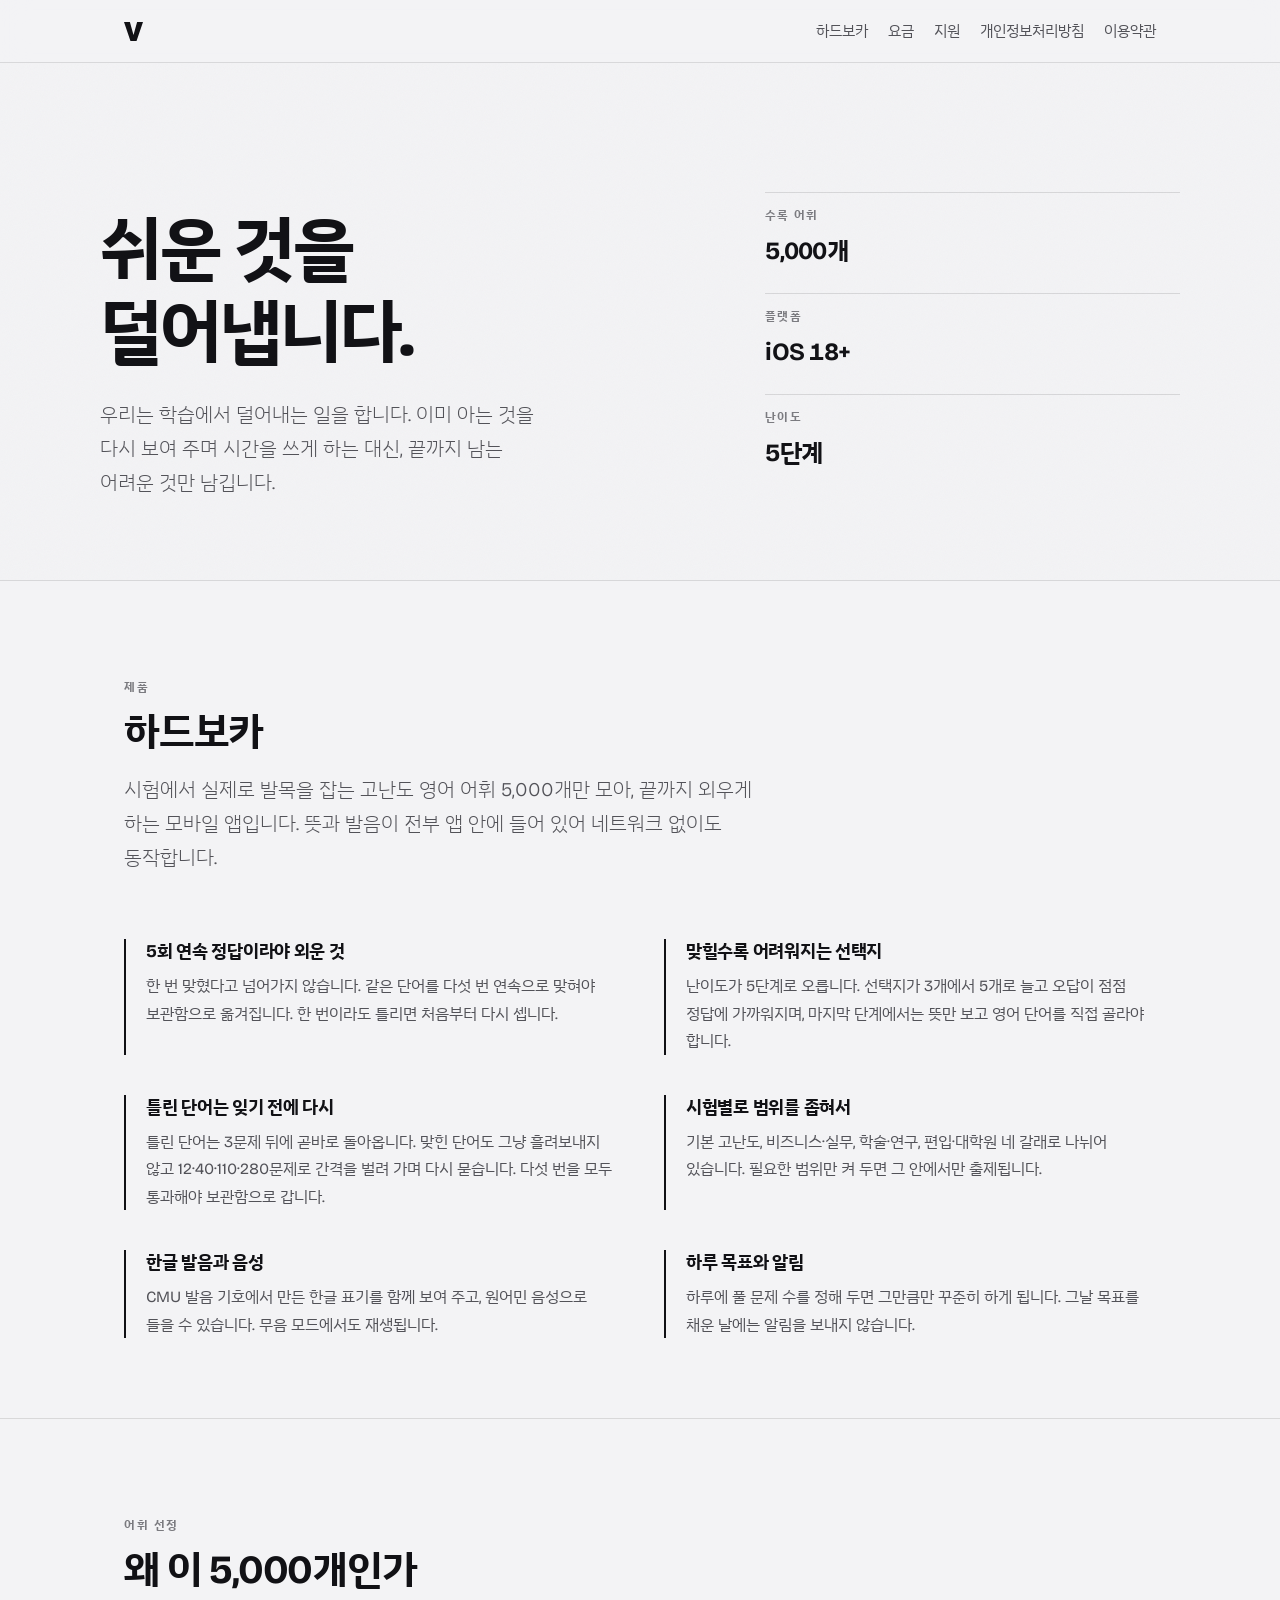
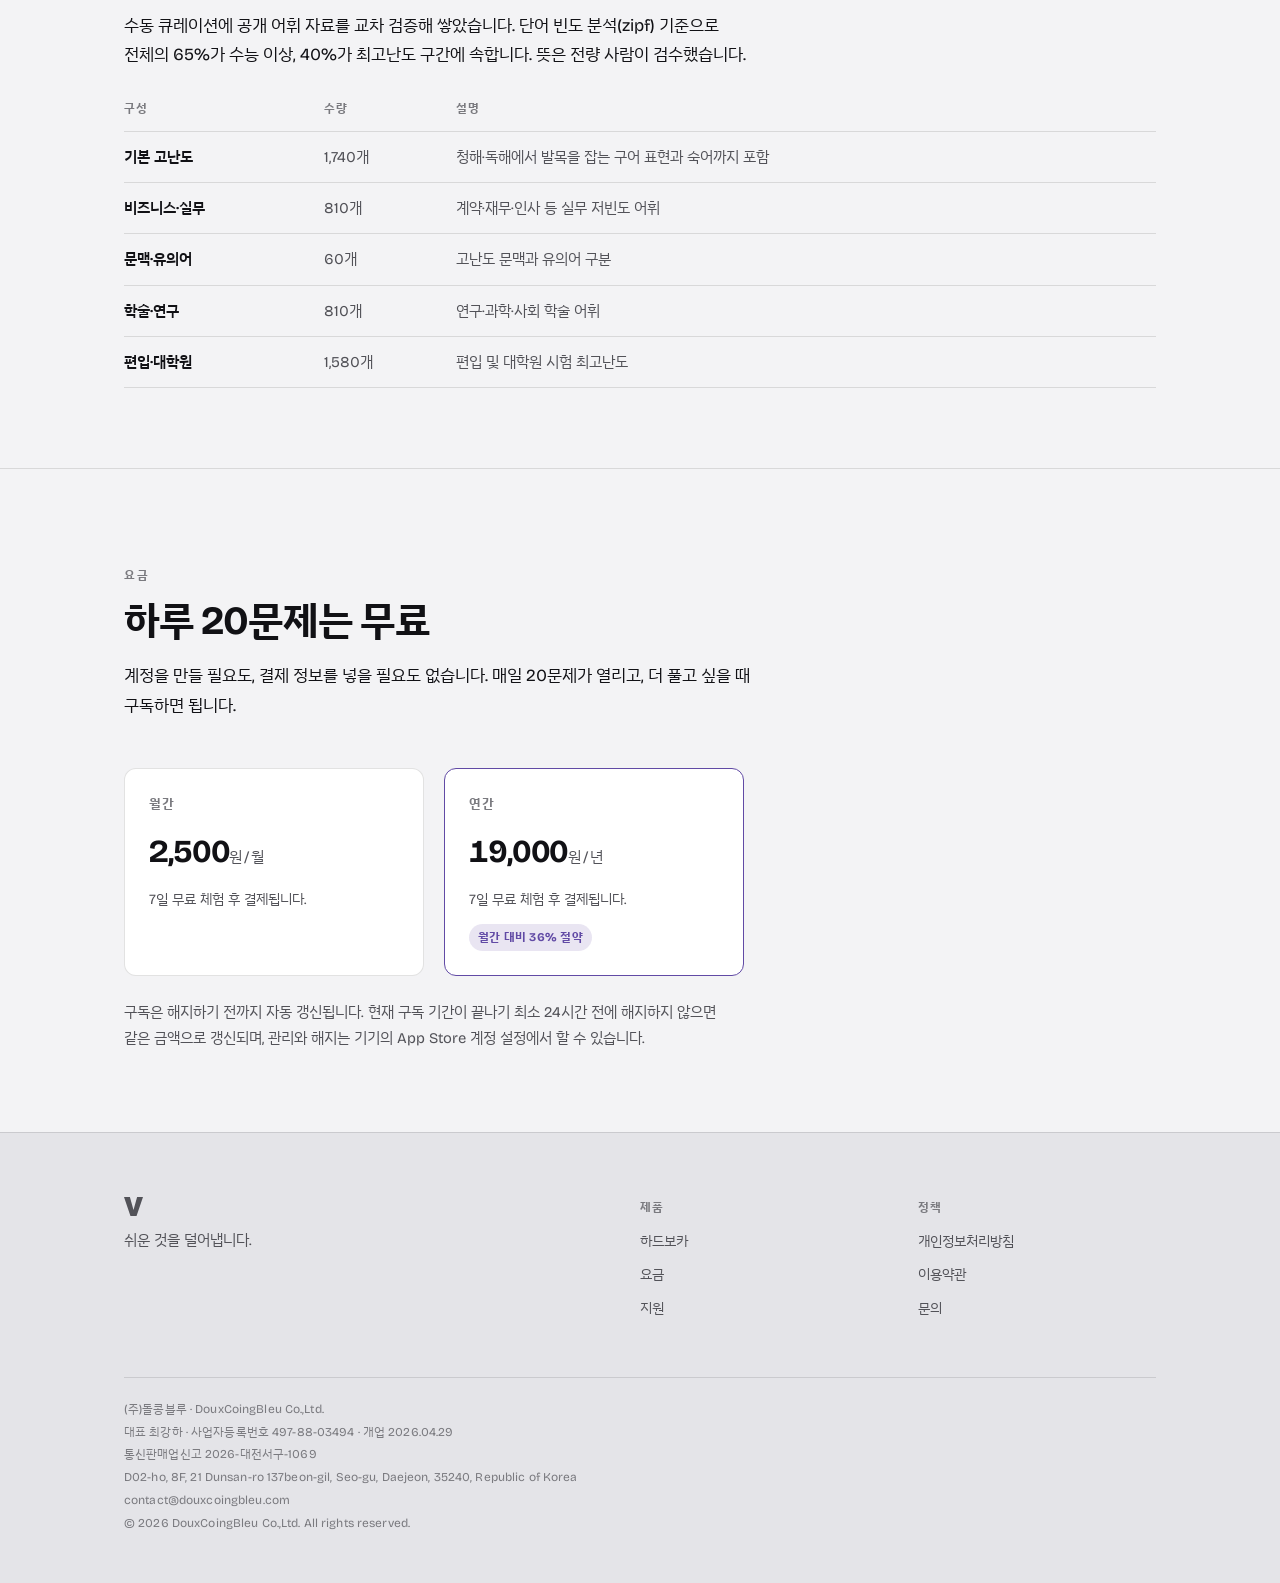
==== index.html @ f4af4033 "site: 내용 갱신" ====
<!DOCTYPE html>
<html lang="ko">
<head>
<meta charset="UTF-8">
<meta name="viewport" content="width=device-width, initial-scale=1">
<title>하드보카 — 쉬운 것을 덜어냅니다</title>
<meta name="description" content="시험에서 실제로 발목을 잡는 고난도 영어 어휘 5,000개만 모은 모바일 앱입니다. 쉬운 단어를 반복하는 대신 끝까지 남는 어휘에 집중합니다.">
<meta property="og:title" content="하드보카 — 쉬운 것을 덜어냅니다">
<meta property="og:description" content="쉬운 단어를 덜어내고, 끝까지 남는 어휘만 남깁니다.">
<meta property="og:type" content="website">
<meta property="og:url" content="https://douxcoingbleu.com/">
<link rel="stylesheet" href="styles.css">
<link rel="icon" href="data:image/svg+xml,%3Csvg xmlns='http://www.w3.org/2000/svg' viewBox='0 0 100 100'%3E%3Cpath d='M0 0 L31 0 L50 68 L69 0 L100 0 L66 100 L34 100 Z' fill='%23161618'/%3E%3C/svg%3E">
</head>
<body>

<header>
  <div class="wrap bar">
    <a class="brand" href="/" aria-label="홈으로">
      <svg viewBox="0 0 100 100" width="19" height="19" aria-hidden="true"><path d="M0 0 L31 0 L50 68 L69 0 L100 0 L66 100 L34 100 Z" fill="currentColor"/></svg>
    </a>
    <nav>
      <a href="#product">하드보카</a>
      <a href="#pricing">요금</a>
      <a href="support.html">지원</a>
      <a href="privacy.html">개인정보처리방침</a>
      <a href="terms.html">이용약관</a>
    </nav>
  </div>
</header>

<main>

<div class="hero">
  <div class="wrap hero-inner">
    <div>
      <h1>쉬운 것을<br>덜어냅니다.</h1>
      <p class="lede">우리는 학습에서 덜어내는 일을 합니다. 이미 아는 것을 다시 보여 주며 시간을 쓰게 하는 대신, 끝까지 남는 어려운 것만 남깁니다.</p>
    </div>
    <div class="hero-side">
      <dl>
        <div class="stat"><dt>수록 어휘</dt><dd>5,000개</dd></div>
        <div class="stat"><dt>플랫폼</dt><dd>iOS 18+</dd></div>
        <div class="stat"><dt>난이도</dt><dd>5단계</dd></div>
      </dl>
    </div>
  </div>
</div>

<section id="product">
  <div class="wrap">
    <div class="section-head">
      <p class="eyebrow">제품</p>
      <h2>하드보카</h2>
      <p class="lede">시험에서 실제로 발목을 잡는 고난도 영어 어휘 5,000개만 모아, 끝까지 외우게 하는 모바일 앱입니다. 뜻과 발음이 전부 앱 안에 들어 있어 네트워크 없이도 동작합니다.</p>
    </div>

    <div class="features">
      <div class="feature">
        <h3>5회 연속 정답이라야 외운 것</h3>
        <p>한 번 맞혔다고 넘어가지 않습니다. 같은 단어를 다섯 번 연속으로 맞혀야 보관함으로 옮겨집니다. 한 번이라도 틀리면 처음부터 다시 셉니다.</p>
      </div>
      <div class="feature">
        <h3>맞힐수록 어려워지는 선택지</h3>
        <p>난이도가 5단계로 오릅니다. 선택지가 3개에서 5개로 늘고 오답이 점점 정답에 가까워지며, 마지막 단계에서는 뜻만 보고 영어 단어를 직접 골라야 합니다.</p>
      </div>
      <div class="feature">
        <h3>틀린 단어는 잊기 전에 다시</h3>
        <p>틀린 단어는 3문제 뒤에 곧바로 돌아옵니다. 맞힌 단어도 그냥 흘려보내지 않고 12·40·110·280문제로 간격을 벌려 가며 다시 묻습니다. 다섯 번을 모두 통과해야 보관함으로 갑니다.</p>
      </div>
      <div class="feature">
        <h3>시험별로 범위를 좁혀서</h3>
        <p>기본 고난도, 비즈니스·실무, 학술·연구, 편입·대학원 네 갈래로 나뉘어 있습니다. 필요한 범위만 켜 두면 그 안에서만 출제됩니다.</p>
      </div>
      <div class="feature">
        <h3>한글 발음과 음성</h3>
        <p>CMU 발음 기호에서 만든 한글 표기를 함께 보여 주고, 원어민 음성으로 들을 수 있습니다. 무음 모드에서도 재생됩니다.</p>
      </div>
      <div class="feature">
        <h3>하루 목표와 알림</h3>
        <p>하루에 풀 문제 수를 정해 두면 그만큼만 꾸준히 하게 됩니다. 그날 목표를 채운 날에는 알림을 보내지 않습니다.</p>
      </div>
    </div>
  </div>
</section>

<section id="vocabulary">
  <div class="wrap">
    <div class="section-head">
      <p class="eyebrow">어휘 선정</p>
      <h2>왜 이 5,000개인가</h2>
      <p>수동 큐레이션에 공개 어휘 자료를 교차 검증해 쌓았습니다. 단어 빈도 분석(zipf) 기준으로 전체의 65%가 수능 이상, 40%가 최고난도 구간에 속합니다. 뜻은 전량 사람이 검수했습니다.</p>
    </div>

    <table>
      <thead><tr><th>구성</th><th>수량</th><th>설명</th></tr></thead>
      <tbody>
        <tr><td>기본 고난도</td><td>1,740개</td><td>청해·독해에서 발목을 잡는 구어 표현과 숙어까지 포함</td></tr>
        <tr><td>비즈니스·실무</td><td>810개</td><td>계약·재무·인사 등 실무 저빈도 어휘</td></tr>
        <tr><td>문맥·유의어</td><td>60개</td><td>고난도 문맥과 유의어 구분</td></tr>
        <tr><td>학술·연구</td><td>810개</td><td>연구·과학·사회 학술 어휘</td></tr>
        <tr><td>편입·대학원</td><td>1,580개</td><td>편입 및 대학원 시험 최고난도</td></tr>
      </tbody>
    </table>
  </div>
</section>

<section id="pricing">
  <div class="wrap">
    <div class="section-head">
      <p class="eyebrow">요금</p>
      <h2>하루 20문제는 무료</h2>
      <p>계정을 만들 필요도, 결제 정보를 넣을 필요도 없습니다. 매일 20문제가 열리고, 더 풀고 싶을 때 구독하면 됩니다.</p>
    </div>

    <div class="plans">
      <div class="plan">
        <p class="name">월간</p>
        <p class="price">2,500<span class="per">원 / 월</span></p>
        <p class="note">7일 무료 체험 후 결제됩니다.</p>
      </div>
      <div class="plan" data-featured>
        <p class="name">연간</p>
        <p class="price">19,000<span class="per">원 / 년</span></p>
        <p class="note">7일 무료 체험 후 결제됩니다.</p>
        <span class="tag">월간 대비 36% 절약</span>
      </div>
    </div>

    <p class="small muted" style="margin-top:var(--s6);max-width:62ch">구독은 해지하기 전까지 자동 갱신됩니다. 현재 구독 기간이 끝나기 최소 24시간 전에 해지하지 않으면 같은 금액으로 갱신되며, 관리와 해지는 기기의 App Store 계정 설정에서 할 수 있습니다.</p>
  </div>
</section>

</main>

<footer>
  <div class="wrap">
    <div class="foot-grid">
      <div>
        <a class="brand" href="/" style="margin-bottom:var(--s3)" aria-label="홈으로">
          <svg viewBox="0 0 100 100" width="19" height="19" aria-hidden="true"><path d="M0 0 L31 0 L50 68 L69 0 L100 0 L66 100 L34 100 Z" fill="currentColor"/></svg>
        </a>
        <p class="muted small">쉬운 것을 덜어냅니다.</p>
      </div>
      <div>
        <h4>제품</h4>
        <ul>
          <li><a href="#product">하드보카</a></li>
          <li><a href="#pricing">요금</a></li>
          <li><a href="support.html">지원</a></li>
        </ul>
      </div>
      <div>
        <h4>정책</h4>
        <ul>
          <li><a href="privacy.html">개인정보처리방침</a></li>
          <li><a href="https://www.apple.com/legal/internet-services/itunes/dev/stdeula/">이용약관</a></li>
          <li><a href="mailto:contact@douxcoingbleu.com">문의</a></li>
        </ul>
      </div>
    </div>
    <p class="legal">
      (주)돌콩블루 · DouxCoingBleu Co.,Ltd.<br>
      대표 최강하 · 사업자등록번호 497-88-03494 · 개업 2026.04.29<br>
      통신판매업신고 2026-대전서구-1069<br>
      D02-ho, 8F, 21 Dunsan-ro 137beon-gil, Seo-gu, Daejeon, 35240, Republic of Korea<br>
      contact@douxcoingbleu.com<br>
      © <span id="year">2026</span> DouxCoingBleu Co.,Ltd. All rights reserved.
    </p>
  </div>
</footer>

<script>document.getElementById('year').textContent = new Date().getFullYear();</script>
</body>
</html>
---- styles.css ----
@import url('https://fonts.googleapis.com/css2?family=Bricolage+Grotesque:opsz,wght@12..96,300;12..96,400;12..96,700;12..96,800&family=IBM+Plex+Sans+KR:wght@300;400;600;700&display=swap');

/* 앱(하드보카)의 ink-on-wash 팔레트를 그대로 옮긴다.
   흑백이 기조이고, 보라 하나만 강조로 쓴다. */
:root {
  --ink:        oklch(18% 0.008 285);
  --ink-2:      oklch(44% 0.010 285);
  --ink-3:      oklch(58% 0.008 285);
  --wash:       oklch(96.5% 0.003 285);
  --wash-deep:  oklch(92% 0.006 285);
  --surface:    oklch(100% 0 0);
  --line:       oklch(18% 0.008 285 / 0.12);
  --accent:     oklch(48% 0.14 292);

  --s1: 4px;  --s2: 8px;  --s3: 12px; --s4: 16px; --s5: 20px;
  --s6: 24px; --s8: 32px; --s10: 40px; --s12: 48px; --s16: 64px;
  --s20: 80px; --s28: 112px;

  --r-sm: 6px; --r-md: 12px; --r-lg: 20px; --r-full: 9999px;
  --wrap: 1080px;
}

@media (prefers-color-scheme: dark) {
  :root {
    --ink:       oklch(93% 0.006 285);
    --ink-2:     oklch(72% 0.010 285);
    --ink-3:     oklch(58% 0.010 285);
    --wash:      oklch(15% 0.012 285);
    --wash-deep: oklch(19% 0.014 285);
    --surface:   oklch(21% 0.014 285);
    --line:      oklch(93% 0.006 285 / 0.14);
    --accent:    oklch(76% 0.13 292);
  }
}

*, *::before, *::after { box-sizing: border-box; }

html { -webkit-text-size-adjust: 100%; scroll-behavior: smooth; }

body {
  margin: 0;
  background: var(--wash);
  color: var(--ink);
  font-family: 'Bricolage Grotesque', 'IBM Plex Sans KR', -apple-system, sans-serif;
  font-size: 17px;
  line-height: 1.75;
  font-weight: 400;
  word-break: keep-all;
}

.wrap { max-width: var(--wrap); margin: 0 auto; padding: 0 var(--s6); }

/* ── 타이포 ─────────────────────────────────────────── */

h1, h2, h3 { font-weight: 700; letter-spacing: -0.03em; line-height: 1.18; margin: 0; }
h1 { font-size: clamp(2.6rem, 6.4vw, 4.4rem); }
h2 { font-size: clamp(1.7rem, 3.4vw, 2.5rem); }
h3 { font-size: 1.125rem; letter-spacing: -0.015em; line-height: 1.4; }
p  { margin: 0; }

.eyebrow {
  font-size: 0.72rem; font-weight: 700; letter-spacing: 0.14em;
  text-transform: uppercase; color: var(--ink-3);
}
.lede { font-size: clamp(1.05rem, 1.7vw, 1.22rem); color: var(--ink-2); font-weight: 300; }
.muted { color: var(--ink-2); }
.small { font-size: 0.92rem; }

a { color: inherit; text-underline-offset: 3px; text-decoration-thickness: 1px; }
a:hover { color: var(--accent); }

/* ── 헤더 ───────────────────────────────────────────── */

header {
  position: sticky; top: 0; z-index: 20;
  background: color-mix(in oklab, var(--wash) 86%, transparent);
  backdrop-filter: saturate(180%) blur(14px);
  border-bottom: 1px solid var(--line);
}
.bar { display: flex; align-items: center; gap: var(--s6); height: 62px; }
.brand { display: inline-flex; align-items: center; gap: var(--s3); font-weight: 700; letter-spacing: -0.02em; text-decoration: none; }
.brand svg { width: 19px; height: 19px; display: block; }
nav { margin-left: auto; display: flex; gap: var(--s5); font-size: 0.93rem; }
nav a { text-decoration: none; color: var(--ink-2); }
nav a:hover, nav a[aria-current="page"] { color: var(--ink); }

/* ── 히어로 (비대칭) ─────────────────────────────────── */

.hero { position: relative; isolation: isolate; overflow: hidden; border-bottom: 1px solid var(--line); }
.hero::after {
  content: ''; position: absolute; inset: 0; pointer-events: none; z-index: 1;
  background-image: url("data:image/svg+xml,%3Csvg viewBox='0 0 200 200' xmlns='http://www.w3.org/2000/svg'%3E%3Cfilter id='n'%3E%3CfeTurbulence type='fractalNoise' baseFrequency='0.9' numOctaves='4' stitchTiles='stitch'/%3E%3C/filter%3E%3Crect width='100%25' height='100%25' filter='url(%23n)'/%3E%3C/svg%3E");
  background-size: 170px 170px; opacity: 0.032; mix-blend-mode: overlay;
}
.hero-inner {
  display: grid; grid-template-columns: 1.45fr 1fr; gap: var(--s16);
  align-items: end; padding: var(--s28) 0 var(--s20);
}
.hero h1 { margin-top: var(--s5); }
.hero .lede { margin-top: var(--s6); max-width: 34ch; }
.hero-side { padding-bottom: var(--s2); }

.stat { border-top: 1px solid var(--line); padding-top: var(--s3); margin-top: var(--s5); }
.stat:first-child { margin-top: 0; }
.stat dt { font-size: 0.74rem; font-weight: 700; letter-spacing: 0.1em; text-transform: uppercase; color: var(--ink-3); }
.stat dd { margin: var(--s1) 0 0; font-size: 1.55rem; font-weight: 700; letter-spacing: -0.03em; font-variant-numeric: tabular-nums; }

/* ── 섹션 ───────────────────────────────────────────── */

section { padding: var(--s20) 0; border-bottom: 1px solid var(--line); }
section:last-of-type { border-bottom: 0; }
.section-head { max-width: 58ch; }
.section-head h2 { margin-top: var(--s3); }
.section-head p { margin-top: var(--s4); }

.features { display: grid; grid-template-columns: repeat(2, 1fr); gap: var(--s10) var(--s12); margin-top: var(--s16); }
.feature { padding-left: var(--s5); border-left: 2px solid var(--ink); }
.feature h3 { margin-bottom: var(--s2); }
.feature p { color: var(--ink-2); font-size: 0.98rem; }

.plans { display: grid; grid-template-columns: repeat(2, 1fr); gap: var(--s5); margin-top: var(--s12); max-width: 620px; }
.plan { background: var(--surface); border: 1px solid var(--line); border-radius: var(--r-md); padding: var(--s6); }
.plan .name { font-size: 0.8rem; font-weight: 700; letter-spacing: 0.1em; text-transform: uppercase; color: var(--ink-3); }
.plan .price { margin-top: var(--s2); font-size: 2rem; font-weight: 700; letter-spacing: -0.035em; font-variant-numeric: tabular-nums; }
.plan .per { font-size: 0.95rem; font-weight: 400; color: var(--ink-2); }
.plan .note { margin-top: var(--s2); font-size: 0.88rem; color: var(--ink-2); }
.plan[data-featured] { border-color: var(--accent); }
.tag {
  display: inline-block; margin-top: var(--s3); padding: 3px 9px; border-radius: var(--r-full);
  background: color-mix(in oklab, var(--accent) 14%, transparent);
  color: var(--accent); font-size: 0.74rem; font-weight: 700; letter-spacing: 0.02em;
}

/* ── 본문형 페이지 (약관·지원) ───────────────────────── */

.doc { padding: var(--s16) 0 var(--s20); }
.doc-grid { display: grid; grid-template-columns: 1fr 3fr; gap: var(--s12); align-items: start; }
.toc { position: sticky; top: 86px; font-size: 0.9rem; }
.toc ol { list-style: none; margin: var(--s3) 0 0; padding: 0; }
.toc li { margin-bottom: var(--s2); }
.toc a { color: var(--ink-2); text-decoration: none; }
.toc a:hover { color: var(--ink); }

.prose { max-width: 70ch; }
.prose h2 { font-size: 1.32rem; margin-top: var(--s12); scroll-margin-top: 86px; }
.prose h2:first-child { margin-top: 0; }
.prose h3 { margin-top: var(--s6); font-size: 1rem; }
.prose p, .prose ul, .prose ol { margin-top: var(--s3); color: var(--ink-2); }
.prose li { margin-bottom: var(--s2); }
.prose strong { color: var(--ink); font-weight: 600; }

.callout {
  margin-top: var(--s5); padding: var(--s5); background: var(--surface);
  border: 1px solid var(--line); border-left: 3px solid var(--ink); border-radius: var(--r-sm);
}
.callout p { margin-top: 0; color: var(--ink); }

table { width: 100%; border-collapse: collapse; margin-top: var(--s4); font-size: 0.94rem; }
th, td { text-align: left; padding: var(--s3) var(--s3) var(--s3) 0; border-bottom: 1px solid var(--line); vertical-align: top; }
th { font-size: 0.74rem; font-weight: 700; letter-spacing: 0.08em; text-transform: uppercase; color: var(--ink-3); }
td { color: var(--ink-2); }
td:first-child { color: var(--ink); font-weight: 600; white-space: nowrap; }

.faq { margin-top: var(--s10); }
.faq details { border-bottom: 1px solid var(--line); padding: var(--s4) 0; }
.faq summary { cursor: pointer; font-weight: 600; list-style: none; display: flex; align-items: center; gap: var(--s3); }
.faq summary::-webkit-details-marker { display: none; }
.faq summary::before { content: '+'; color: var(--ink-3); font-weight: 400; font-size: 1.2rem; line-height: 1; }
.faq details[open] summary::before { content: '–'; }
.faq p { margin-top: var(--s3); color: var(--ink-2); padding-left: var(--s6); }

/* ── 푸터 ───────────────────────────────────────────── */

footer { background: var(--wash-deep); border-top: 1px solid var(--line); padding: var(--s16) 0 var(--s12); font-size: 0.9rem; }
.foot-grid { display: grid; grid-template-columns: 2fr 1fr 1fr; gap: var(--s10); }
.foot-grid h4 { margin: 0 0 var(--s3); font-size: 0.74rem; font-weight: 700; letter-spacing: 0.1em; text-transform: uppercase; color: var(--ink-3); }
.foot-grid ul { list-style: none; margin: 0; padding: 0; }
.foot-grid li { margin-bottom: var(--s2); }
.foot-grid a { color: var(--ink-2); text-decoration: none; }
.foot-grid a:hover { color: var(--ink); }
/* 법적 고지. 사이트의 얼굴은 브랜드명(douxcoingbleu)이고, 등기상 법인명은
   여기에만 조용히 둔다. */
.legal { margin-top: var(--s12); padding-top: var(--s5); border-top: 1px solid var(--line); color: var(--ink-3); font-size: 0.75rem; line-height: 1.9; letter-spacing: 0.01em; }

/* ── 반응형 ─────────────────────────────────────────── */

@media (max-width: 860px) {
  .hero-inner { grid-template-columns: 1fr; gap: var(--s10); padding: var(--s16) 0 var(--s12); align-items: start; }
  .features, .plans, .foot-grid { grid-template-columns: 1fr; }
  .doc-grid { grid-template-columns: 1fr; gap: var(--s6); }
  .toc { position: static; }
  section { padding: var(--s12) 0; }
  body { font-size: 16px; }
}

@media (prefers-reduced-motion: reduce) {
  html { scroll-behavior: auto; }
  *, *::before, *::after { animation-duration: 0.01ms !important; transition-duration: 0.01ms !important; }
}
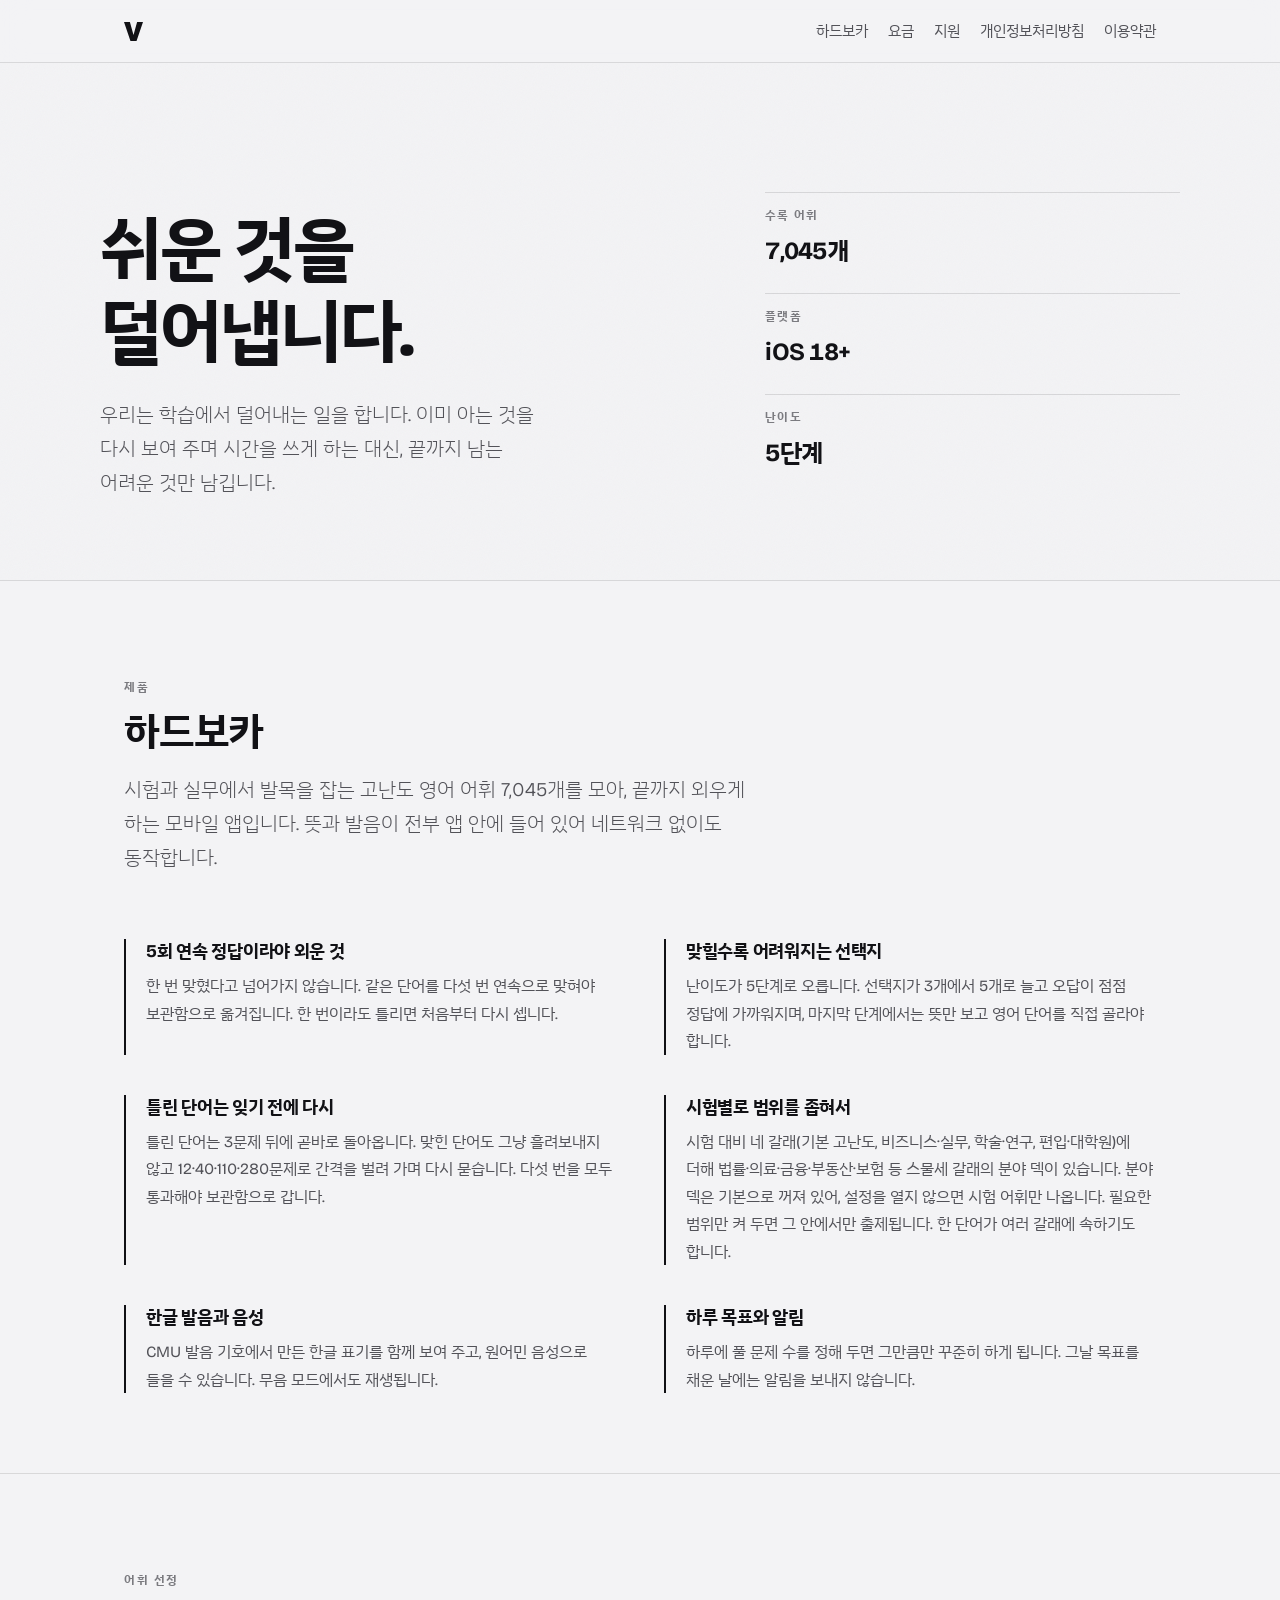
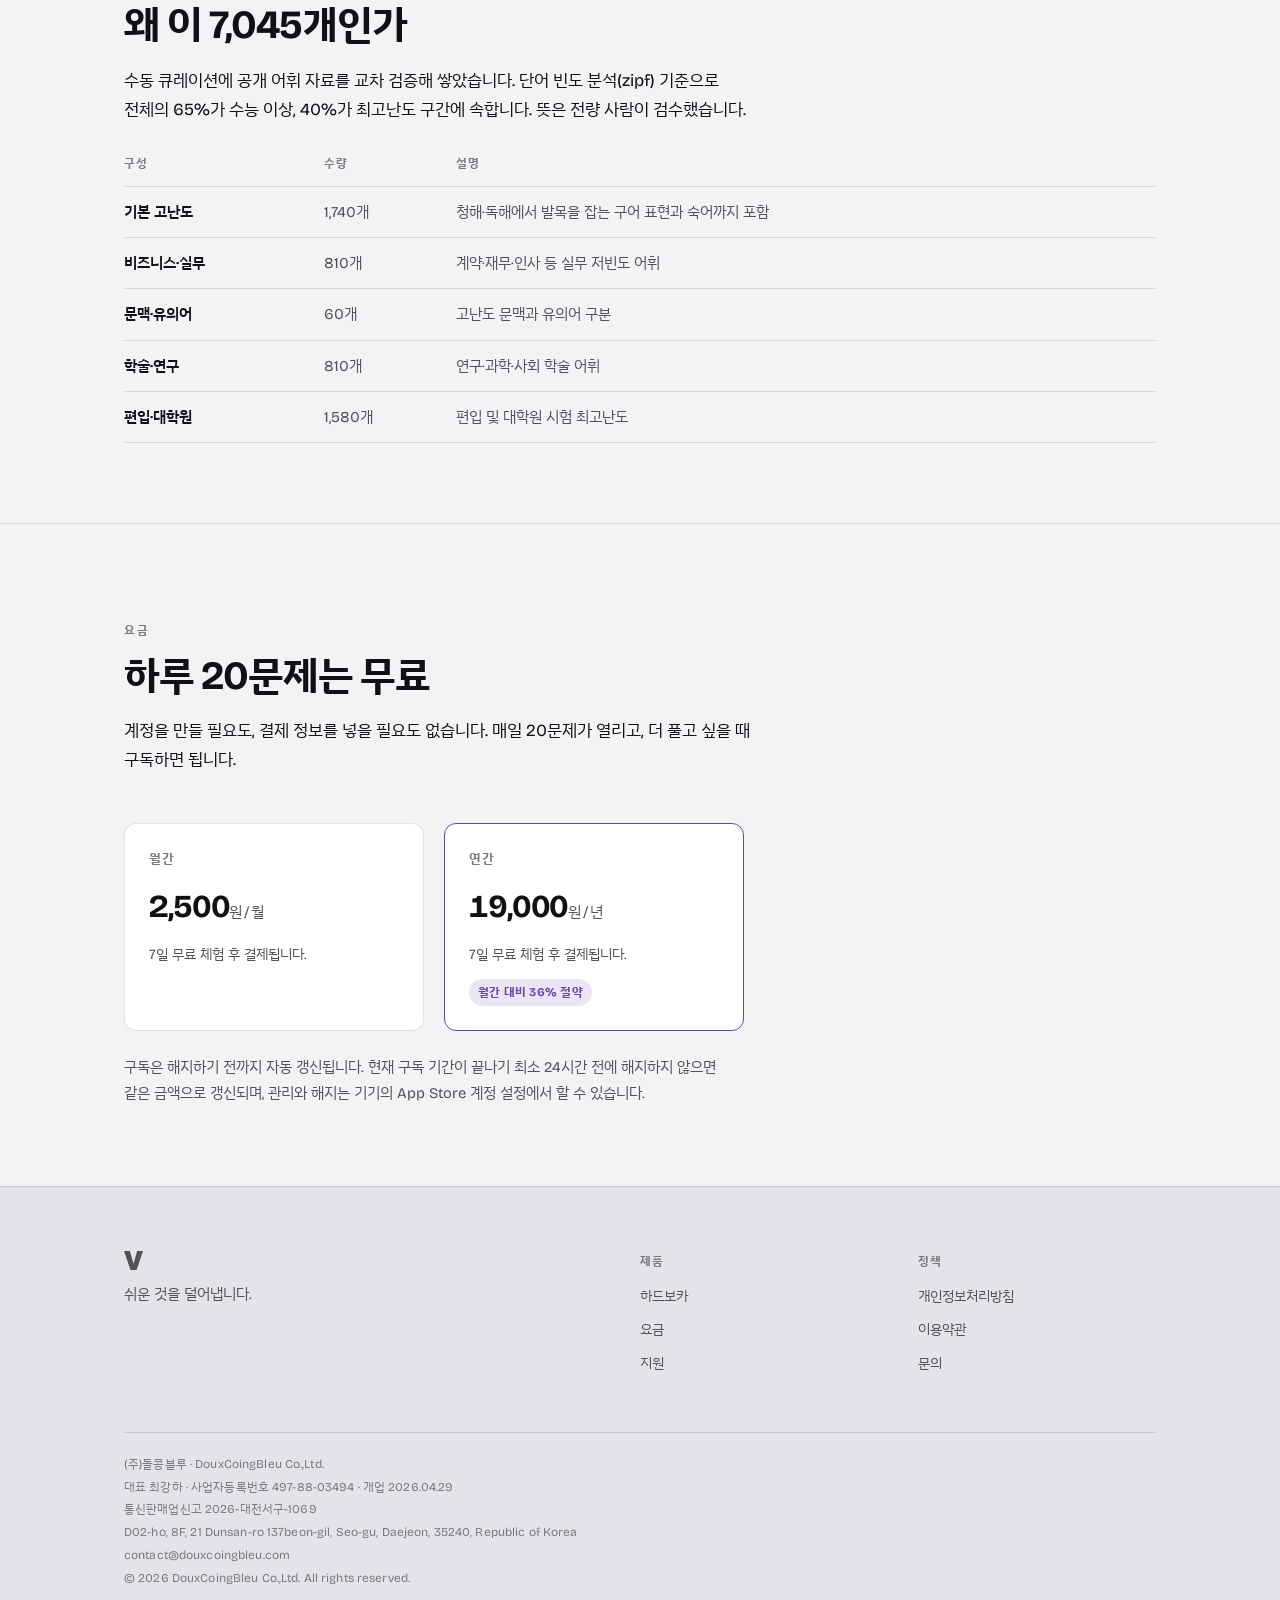
==== commit eaa038ec: "site: 내용 갱신" ====
--- a/index.html
+++ b/index.html
@@ -4,7 +4,7 @@
 <meta charset="UTF-8">
 <meta name="viewport" content="width=device-width, initial-scale=1">
 <title>하드보카 — 쉬운 것을 덜어냅니다</title>
-<meta name="description" content="시험에서 실제로 발목을 잡는 고난도 영어 어휘 5,000개만 모은 모바일 앱입니다. 쉬운 단어를 반복하는 대신 끝까지 남는 어휘에 집중합니다.">
+<meta name="description" content="시험과 실무에서 발목을 잡는 고난도 영어 어휘 7,045개를 모은 모바일 앱입니다. 법률·의료·금융 등 분야별로 골라 볼 수 있습니다.">
 <meta property="og:title" content="하드보카 — 쉬운 것을 덜어냅니다">
 <meta property="og:description" content="쉬운 단어를 덜어내고, 끝까지 남는 어휘만 남깁니다.">
 <meta property="og:type" content="website">
@@ -39,7 +39,7 @@
     </div>
     <div class="hero-side">
       <dl>
-        <div class="stat"><dt>수록 어휘</dt><dd>5,000개</dd></div>
+        <div class="stat"><dt>수록 어휘</dt><dd>7,045개</dd></div>
         <div class="stat"><dt>플랫폼</dt><dd>iOS 18+</dd></div>
         <div class="stat"><dt>난이도</dt><dd>5단계</dd></div>
       </dl>
@@ -52,7 +52,7 @@
     <div class="section-head">
       <p class="eyebrow">제품</p>
       <h2>하드보카</h2>
-      <p class="lede">시험에서 실제로 발목을 잡는 고난도 영어 어휘 5,000개만 모아, 끝까지 외우게 하는 모바일 앱입니다. 뜻과 발음이 전부 앱 안에 들어 있어 네트워크 없이도 동작합니다.</p>
+      <p class="lede">시험과 실무에서 발목을 잡는 고난도 영어 어휘 7,045개를 모아, 끝까지 외우게 하는 모바일 앱입니다. 뜻과 발음이 전부 앱 안에 들어 있어 네트워크 없이도 동작합니다.</p>
     </div>
 
     <div class="features">
@@ -70,7 +70,7 @@
       </div>
       <div class="feature">
         <h3>시험별로 범위를 좁혀서</h3>
-        <p>기본 고난도, 비즈니스·실무, 학술·연구, 편입·대학원 네 갈래로 나뉘어 있습니다. 필요한 범위만 켜 두면 그 안에서만 출제됩니다.</p>
+        <p>시험 대비 네 갈래(기본 고난도, 비즈니스·실무, 학술·연구, 편입·대학원)에 더해 법률·의료·금융·부동산·보험 등 스물세 갈래의 분야 덱이 있습니다. 분야 덱은 기본으로 꺼져 있어, 설정을 열지 않으면 시험 어휘만 나옵니다. 필요한 범위만 켜 두면 그 안에서만 출제됩니다. 한 단어가 여러 갈래에 속하기도 합니다.</p>
       </div>
       <div class="feature">
         <h3>한글 발음과 음성</h3>
@@ -88,7 +88,7 @@
   <div class="wrap">
     <div class="section-head">
       <p class="eyebrow">어휘 선정</p>
-      <h2>왜 이 5,000개인가</h2>
+      <h2>왜 이 7,045개인가</h2>
       <p>수동 큐레이션에 공개 어휘 자료를 교차 검증해 쌓았습니다. 단어 빈도 분석(zipf) 기준으로 전체의 65%가 수능 이상, 40%가 최고난도 구간에 속합니다. 뜻은 전량 사람이 검수했습니다.</p>
     </div>
 
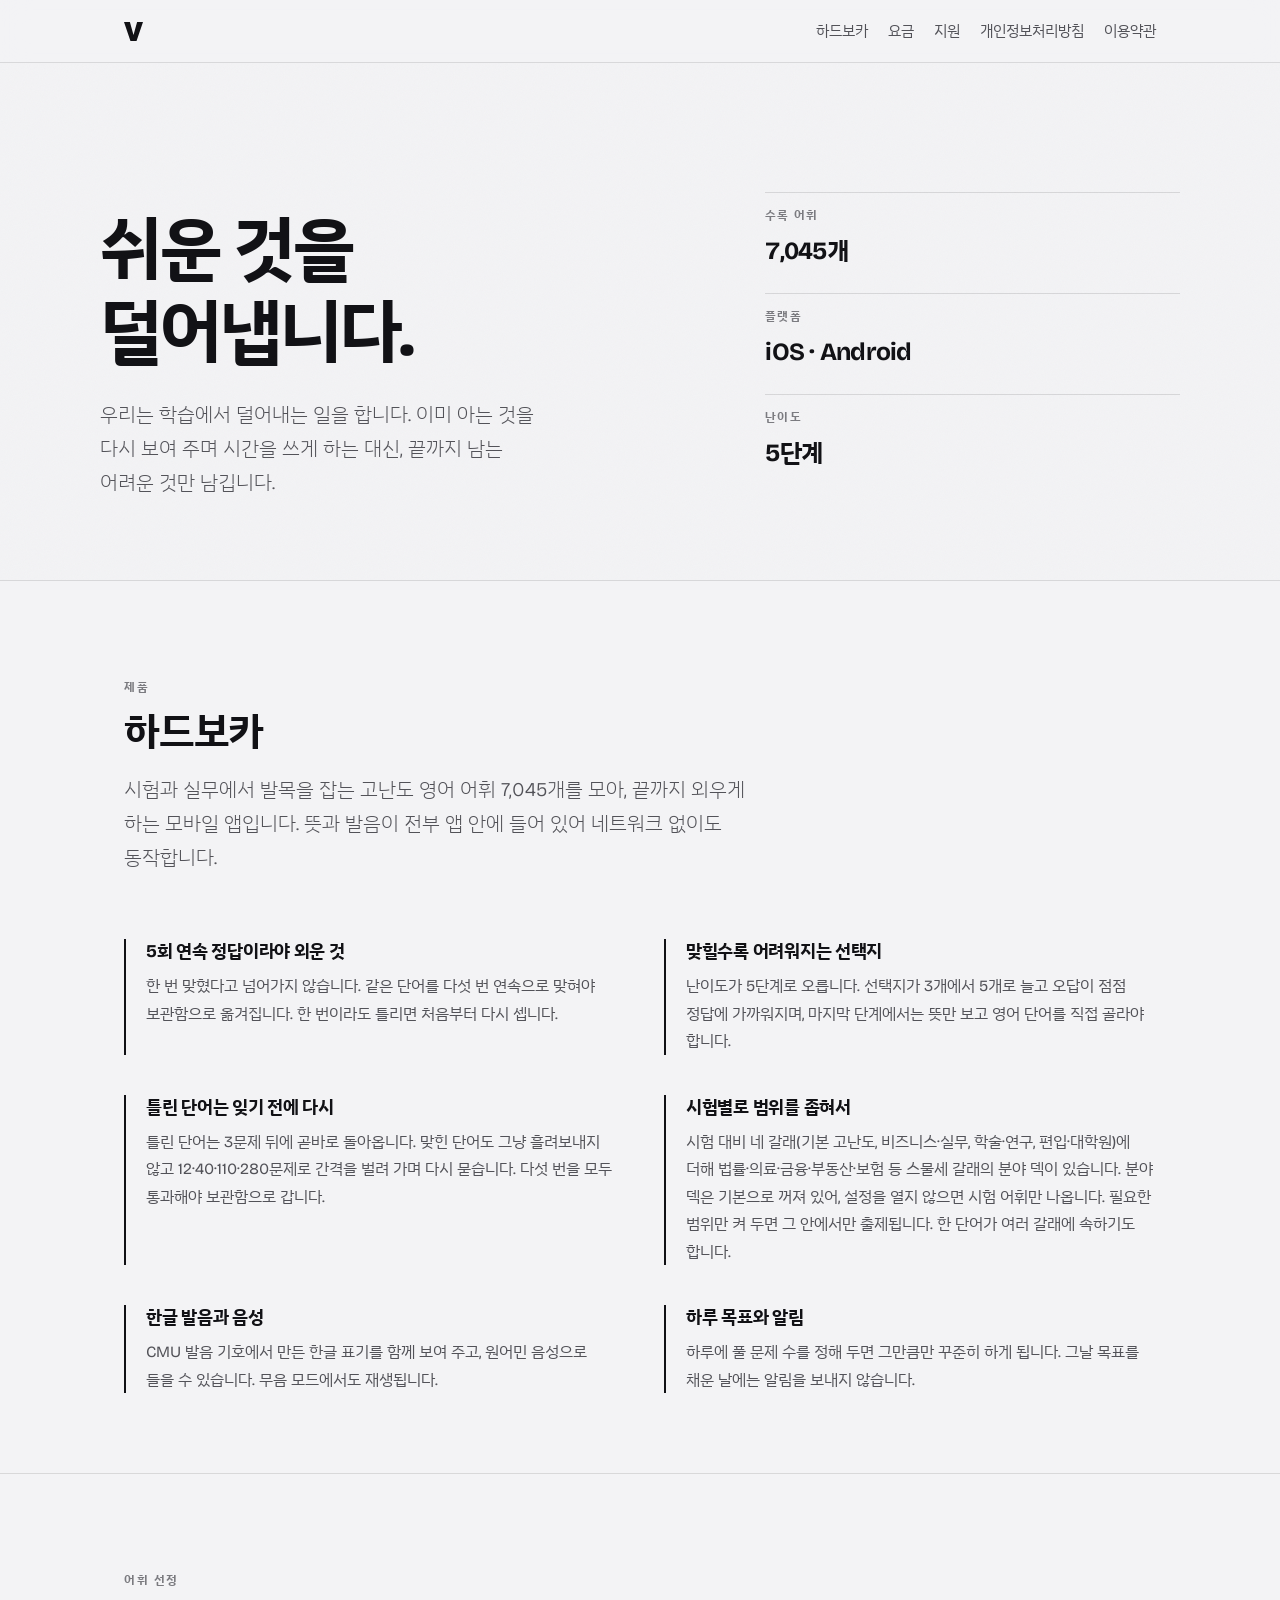
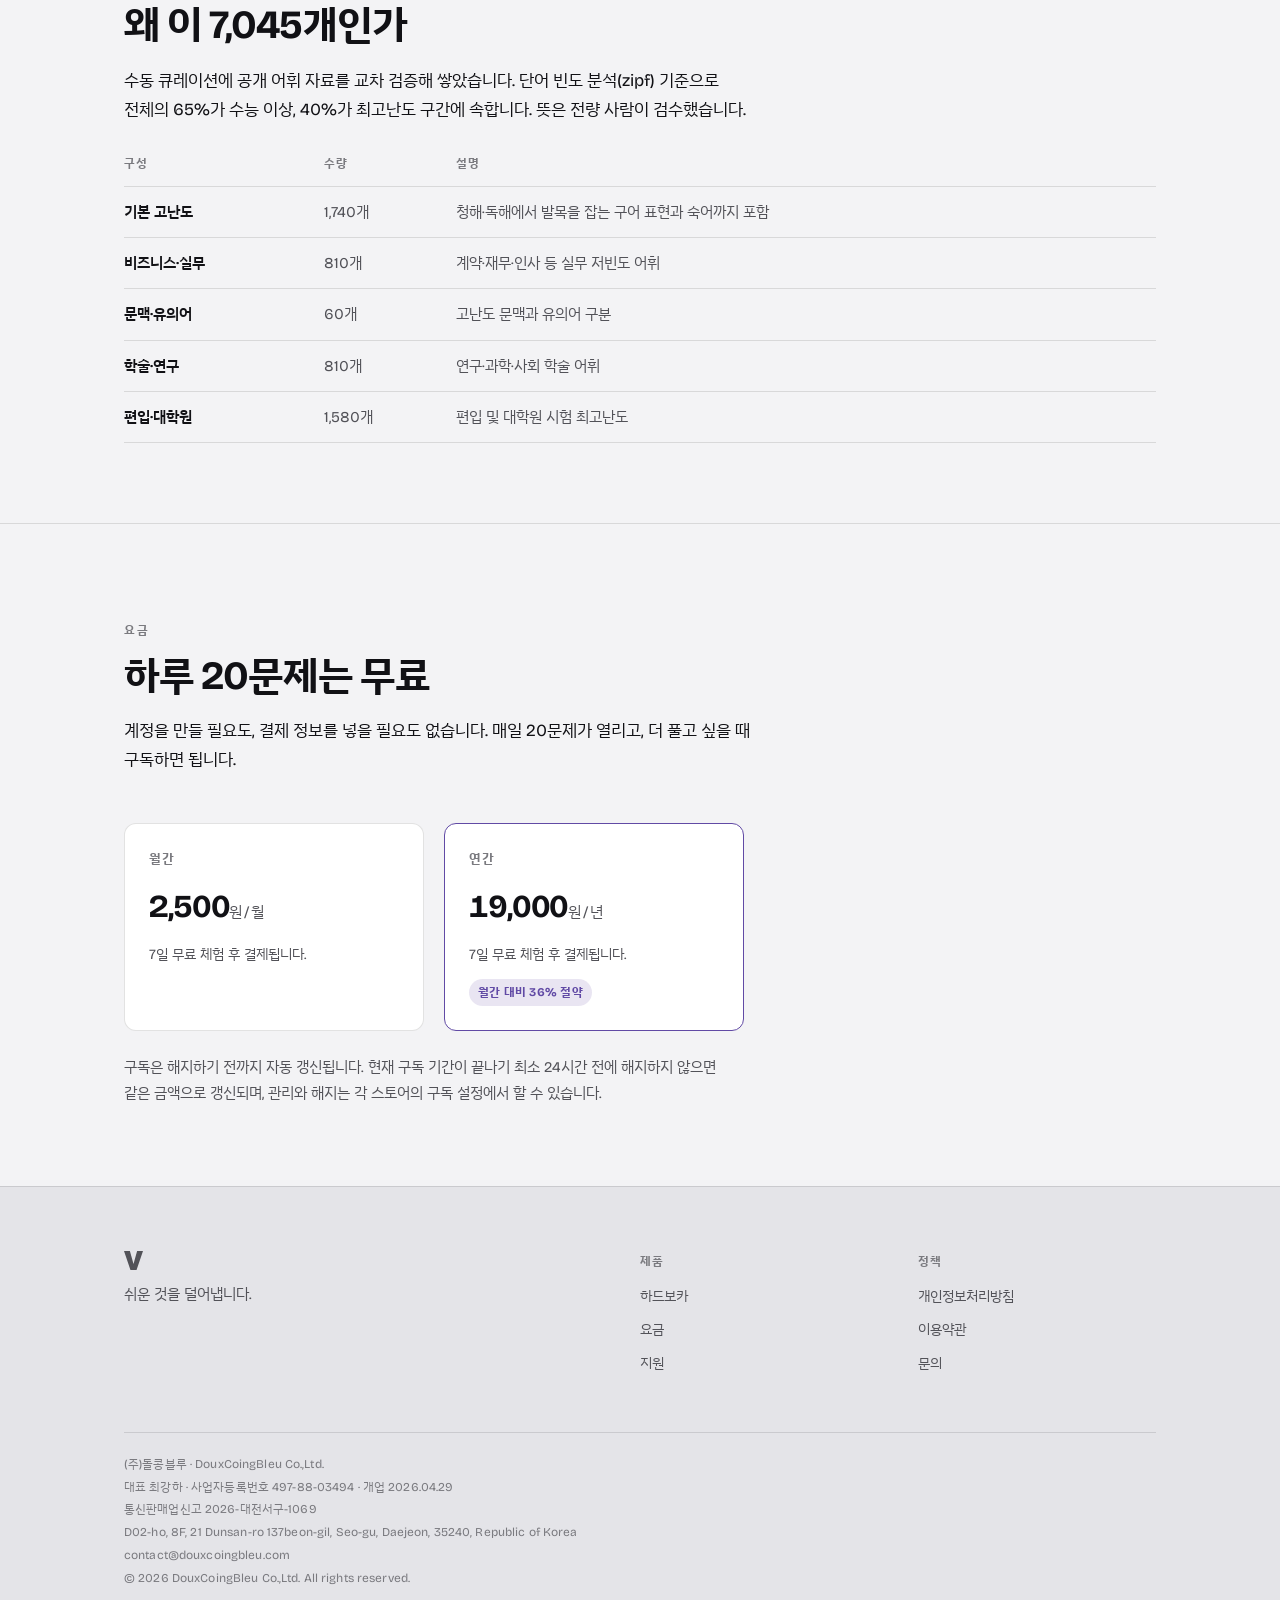
==== commit 34cd9fd4: "site: 내용 갱신" ====
--- a/index.html
+++ b/index.html
@@ -40,7 +40,7 @@
     <div class="hero-side">
       <dl>
         <div class="stat"><dt>수록 어휘</dt><dd>7,045개</dd></div>
-        <div class="stat"><dt>플랫폼</dt><dd>iOS 18+</dd></div>
+        <div class="stat"><dt>플랫폼</dt><dd>iOS · Android</dd></div>
         <div class="stat"><dt>난이도</dt><dd>5단계</dd></div>
       </dl>
     </div>
@@ -127,7 +127,7 @@
       </div>
     </div>
 
-    <p class="small muted" style="margin-top:var(--s6);max-width:62ch">구독은 해지하기 전까지 자동 갱신됩니다. 현재 구독 기간이 끝나기 최소 24시간 전에 해지하지 않으면 같은 금액으로 갱신되며, 관리와 해지는 기기의 App Store 계정 설정에서 할 수 있습니다.</p>
+    <p class="small muted" style="margin-top:var(--s6);max-width:62ch">구독은 해지하기 전까지 자동 갱신됩니다. 현재 구독 기간이 끝나기 최소 24시간 전에 해지하지 않으면 같은 금액으로 갱신되며, 관리와 해지는 각 스토어의 구독 설정에서 할 수 있습니다.</p>
   </div>
 </section>
 
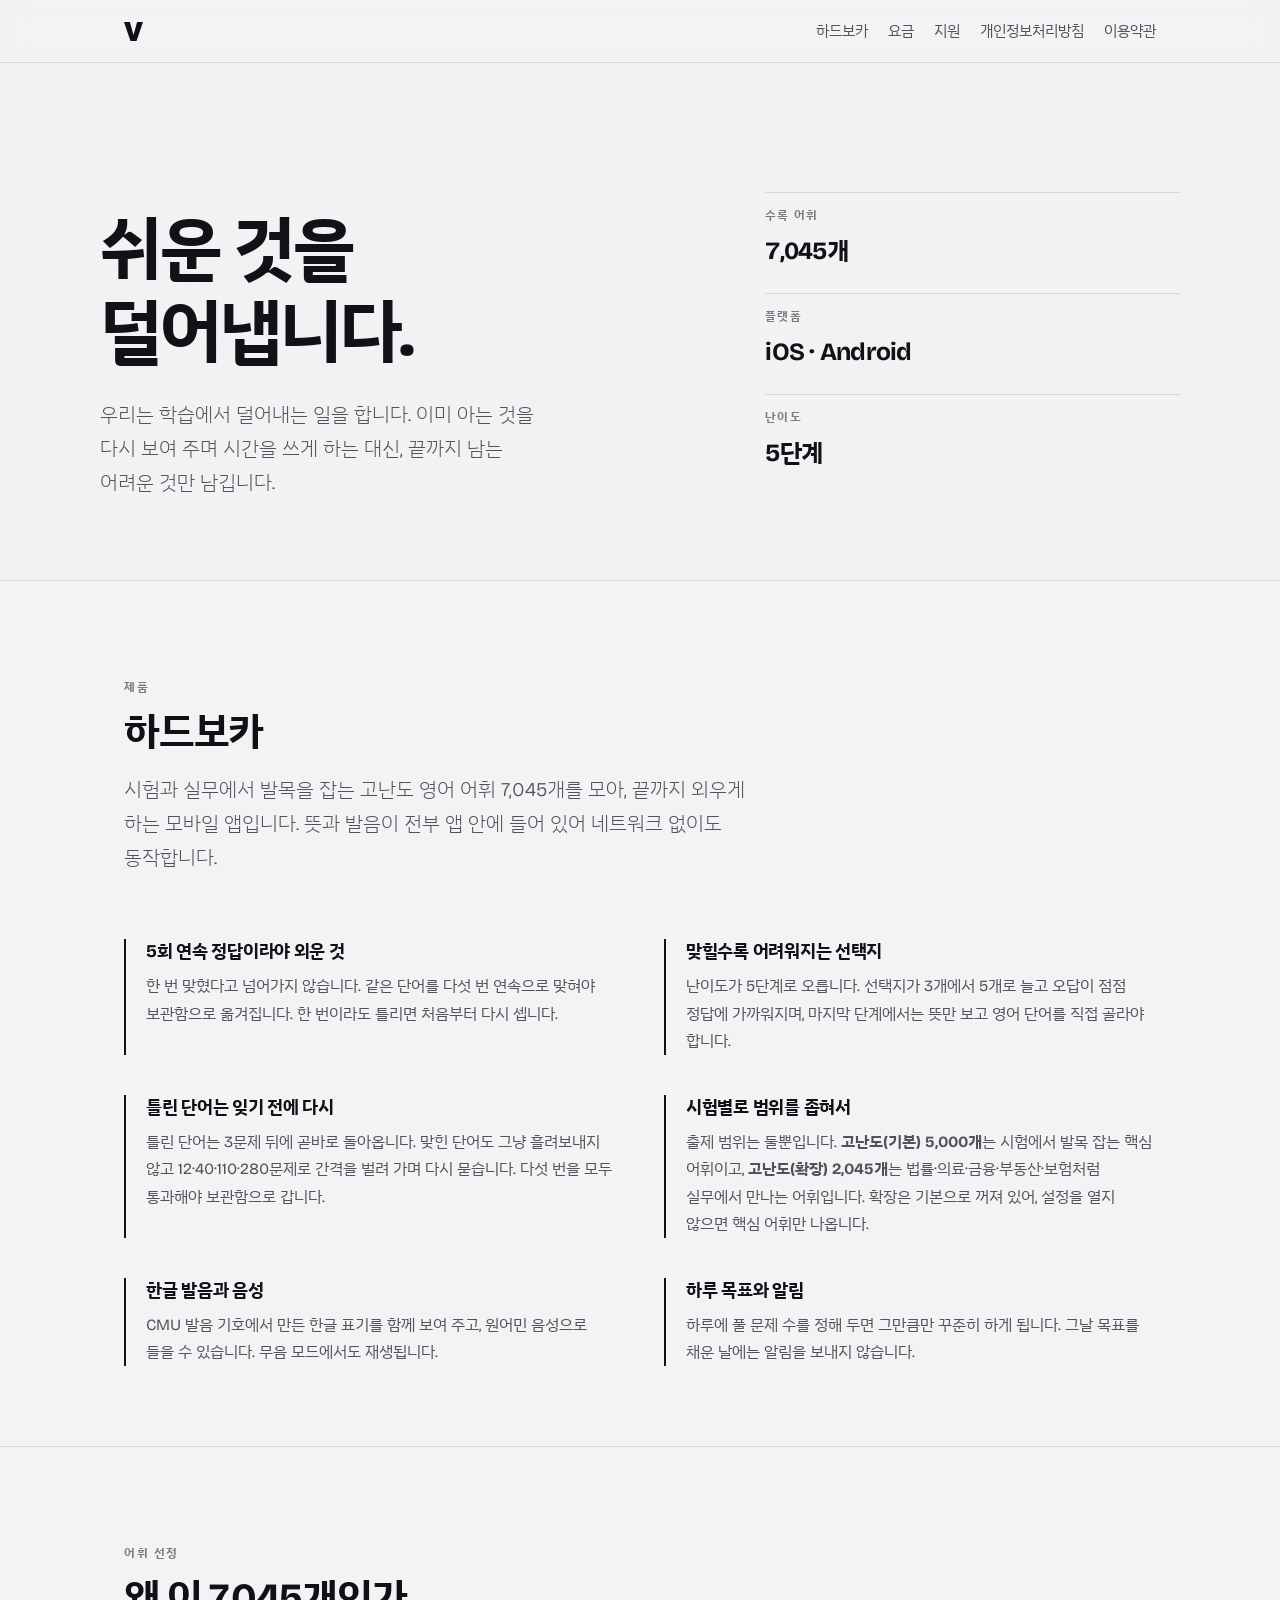
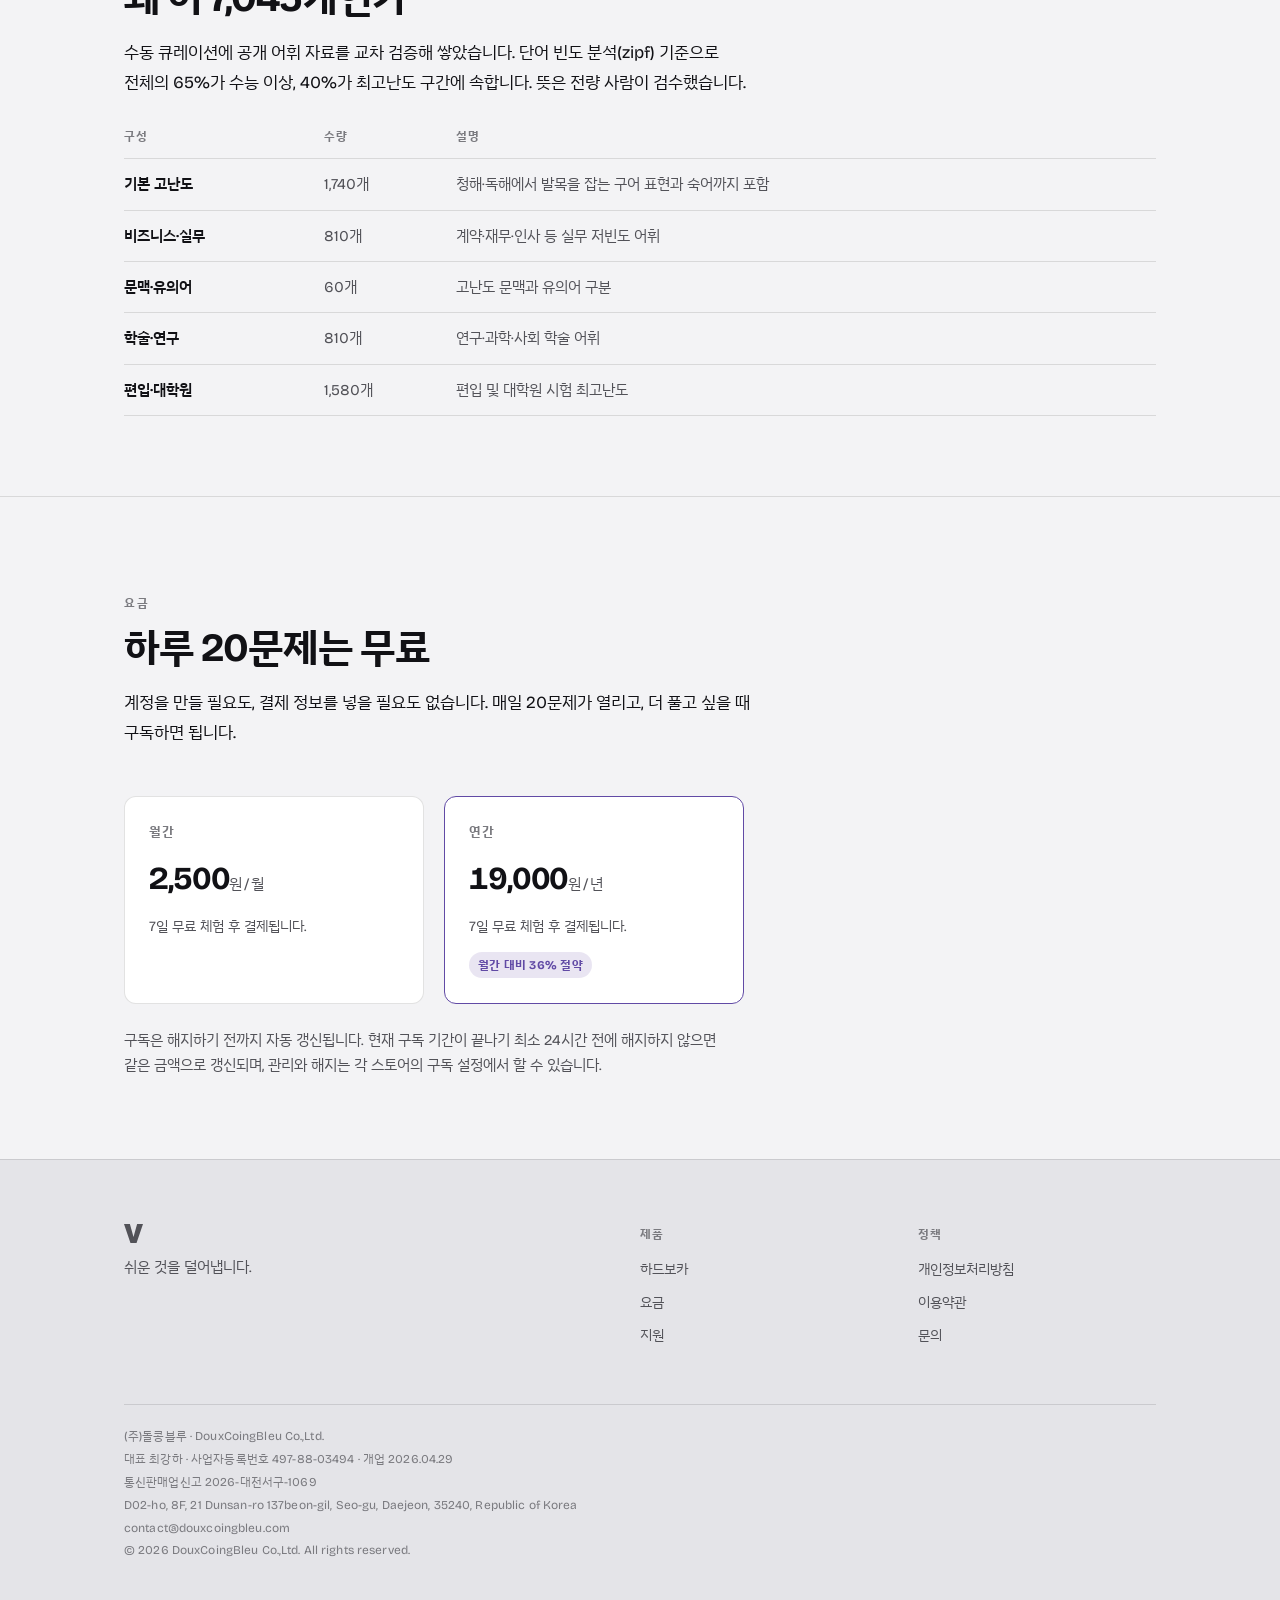
==== commit 089f6bd7: "site: 내용 갱신" ====
--- a/index.html
+++ b/index.html
@@ -4,7 +4,7 @@
 <meta charset="UTF-8">
 <meta name="viewport" content="width=device-width, initial-scale=1">
 <title>하드보카 — 쉬운 것을 덜어냅니다</title>
-<meta name="description" content="시험과 실무에서 발목을 잡는 고난도 영어 어휘 7,045개를 모은 모바일 앱입니다. 법률·의료·금융 등 분야별로 골라 볼 수 있습니다.">
+<meta name="description" content="시험과 실무에서 발목을 잡는 고난도 영어 어휘 7,045개를 모은 모바일 앱입니다. 기본 5,000개로 시작해 실무 어휘까지 넓힐 수 있습니다.">
 <meta property="og:title" content="하드보카 — 쉬운 것을 덜어냅니다">
 <meta property="og:description" content="쉬운 단어를 덜어내고, 끝까지 남는 어휘만 남깁니다.">
 <meta property="og:type" content="website">
@@ -70,7 +70,7 @@
       </div>
       <div class="feature">
         <h3>시험별로 범위를 좁혀서</h3>
-        <p>시험 대비 네 갈래(기본 고난도, 비즈니스·실무, 학술·연구, 편입·대학원)에 더해 법률·의료·금융·부동산·보험 등 스물세 갈래의 분야 덱이 있습니다. 분야 덱은 기본으로 꺼져 있어, 설정을 열지 않으면 시험 어휘만 나옵니다. 필요한 범위만 켜 두면 그 안에서만 출제됩니다. 한 단어가 여러 갈래에 속하기도 합니다.</p>
+        <p>출제 범위는 둘뿐입니다. <strong>고난도(기본) 5,000개</strong>는 시험에서 발목 잡는 핵심 어휘이고, <strong>고난도(확장) 2,045개</strong>는 법률·의료·금융·부동산·보험처럼 실무에서 만나는 어휘입니다. 확장은 기본으로 꺼져 있어, 설정을 열지 않으면 핵심 어휘만 나옵니다.</p>
       </div>
       <div class="feature">
         <h3>한글 발음과 음성</h3>
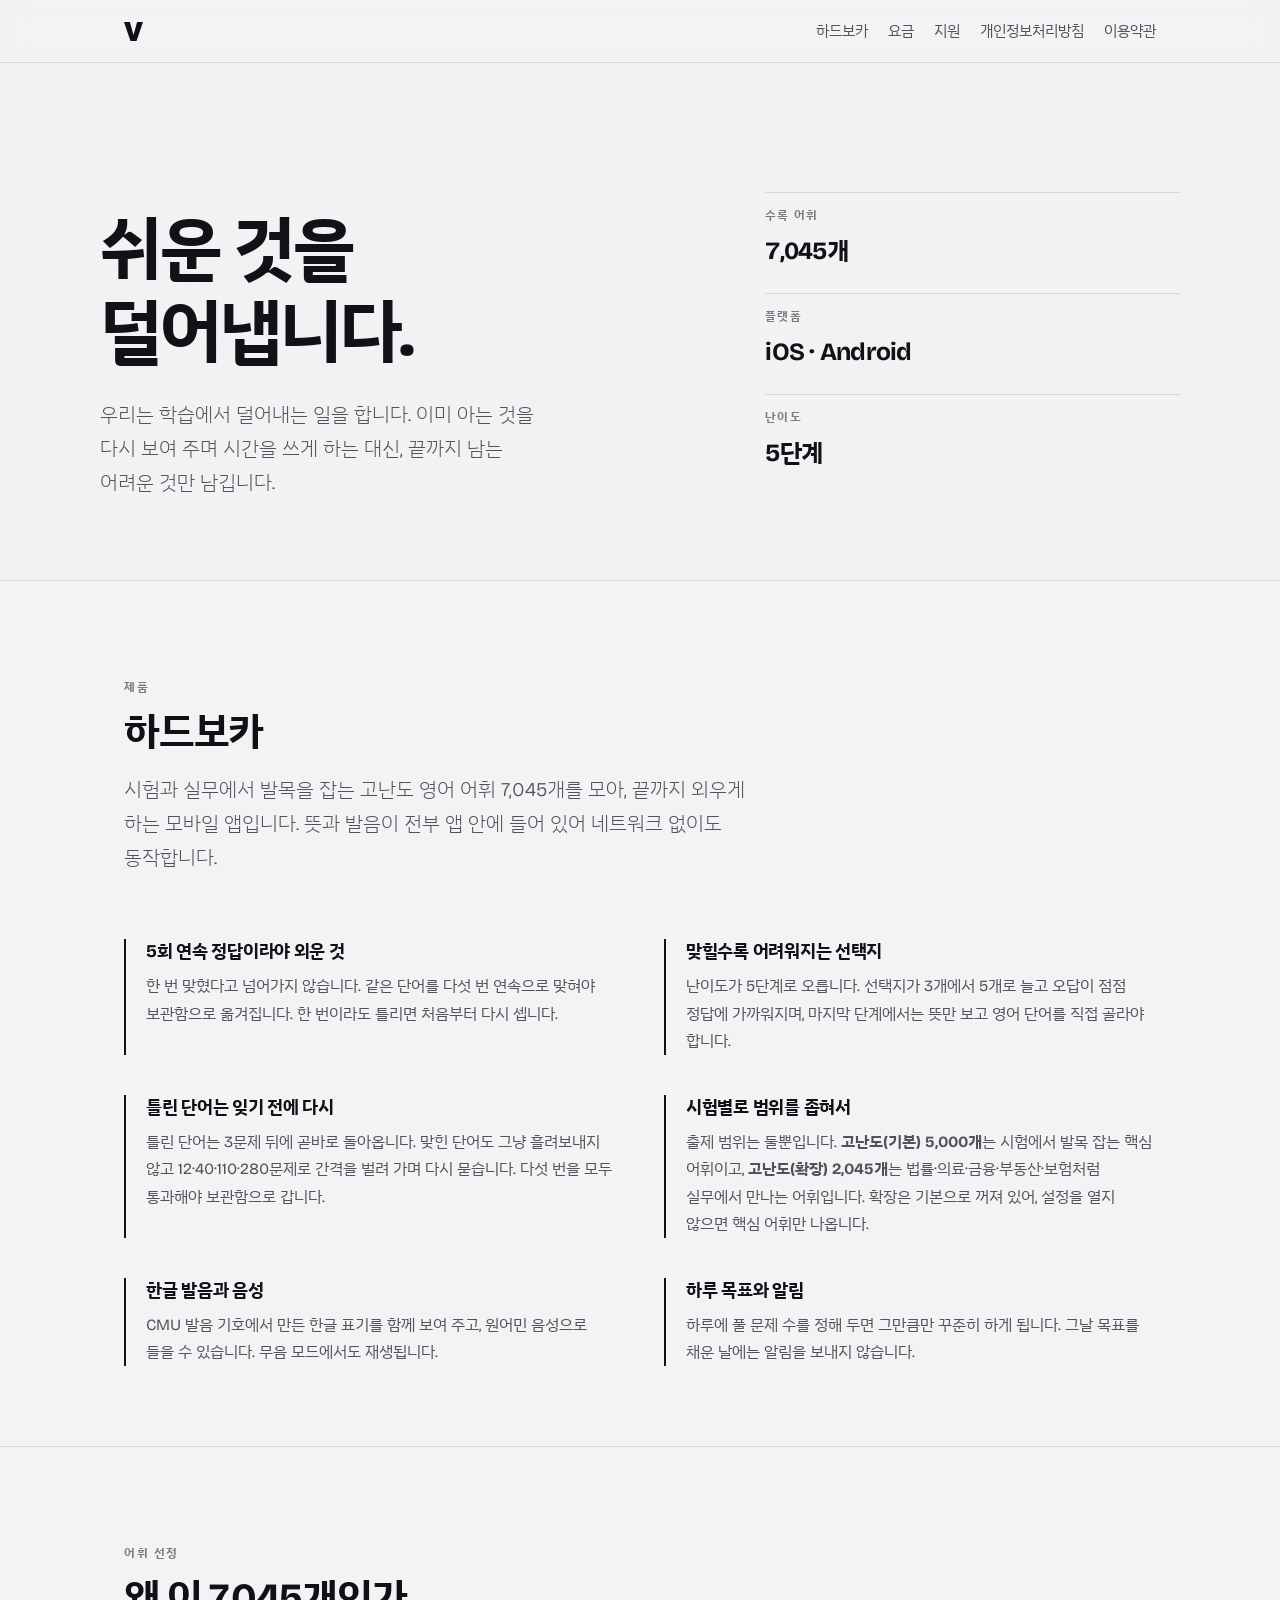
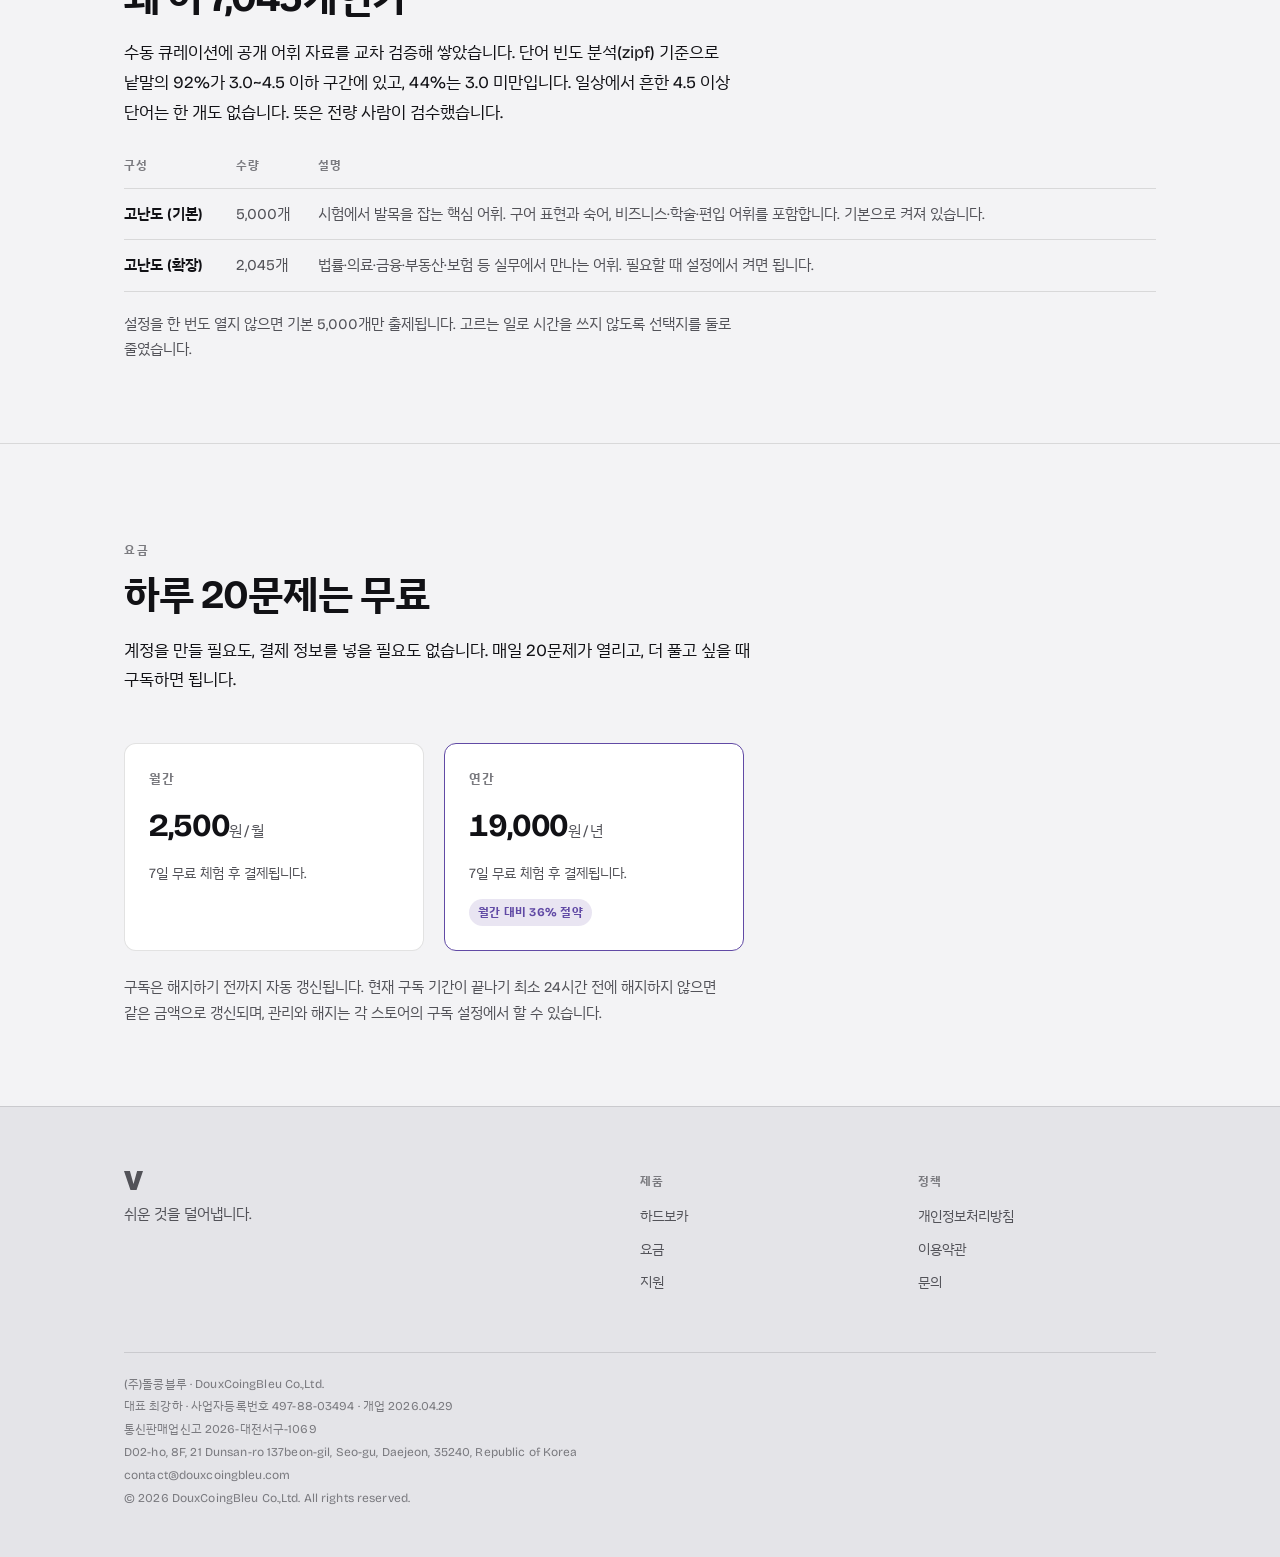
==== commit e09ee272: "site: 내용 갱신" ====
--- a/index.html
+++ b/index.html
@@ -89,19 +89,18 @@
     <div class="section-head">
       <p class="eyebrow">어휘 선정</p>
       <h2>왜 이 7,045개인가</h2>
-      <p>수동 큐레이션에 공개 어휘 자료를 교차 검증해 쌓았습니다. 단어 빈도 분석(zipf) 기준으로 전체의 65%가 수능 이상, 40%가 최고난도 구간에 속합니다. 뜻은 전량 사람이 검수했습니다.</p>
+      <p>수동 큐레이션에 공개 어휘 자료를 교차 검증해 쌓았습니다. 단어 빈도 분석(zipf) 기준으로 낱말의 92%가 3.0~4.5 이하 구간에 있고, 44%는 3.0 미만입니다. 일상에서 흔한 4.5 이상 단어는 한 개도 없습니다. 뜻은 전량 사람이 검수했습니다.</p>
     </div>
 
     <table>
       <thead><tr><th>구성</th><th>수량</th><th>설명</th></tr></thead>
       <tbody>
-        <tr><td>기본 고난도</td><td>1,740개</td><td>청해·독해에서 발목을 잡는 구어 표현과 숙어까지 포함</td></tr>
-        <tr><td>비즈니스·실무</td><td>810개</td><td>계약·재무·인사 등 실무 저빈도 어휘</td></tr>
-        <tr><td>문맥·유의어</td><td>60개</td><td>고난도 문맥과 유의어 구분</td></tr>
-        <tr><td>학술·연구</td><td>810개</td><td>연구·과학·사회 학술 어휘</td></tr>
-        <tr><td>편입·대학원</td><td>1,580개</td><td>편입 및 대학원 시험 최고난도</td></tr>
+        <tr><td>고난도 (기본)</td><td>5,000개</td><td>시험에서 발목을 잡는 핵심 어휘. 구어 표현과 숙어, 비즈니스·학술·편입 어휘를 포함합니다. 기본으로 켜져 있습니다.</td></tr>
+        <tr><td>고난도 (확장)</td><td>2,045개</td><td>법률·의료·금융·부동산·보험 등 실무에서 만나는 어휘. 필요할 때 설정에서 켜면 됩니다.</td></tr>
       </tbody>
     </table>
+
+    <p class="small muted" style="margin-top:var(--s5);max-width:62ch">설정을 한 번도 열지 않으면 기본 5,000개만 출제됩니다. 고르는 일로 시간을 쓰지 않도록 선택지를 둘로 줄였습니다.</p>
   </div>
 </section>
 
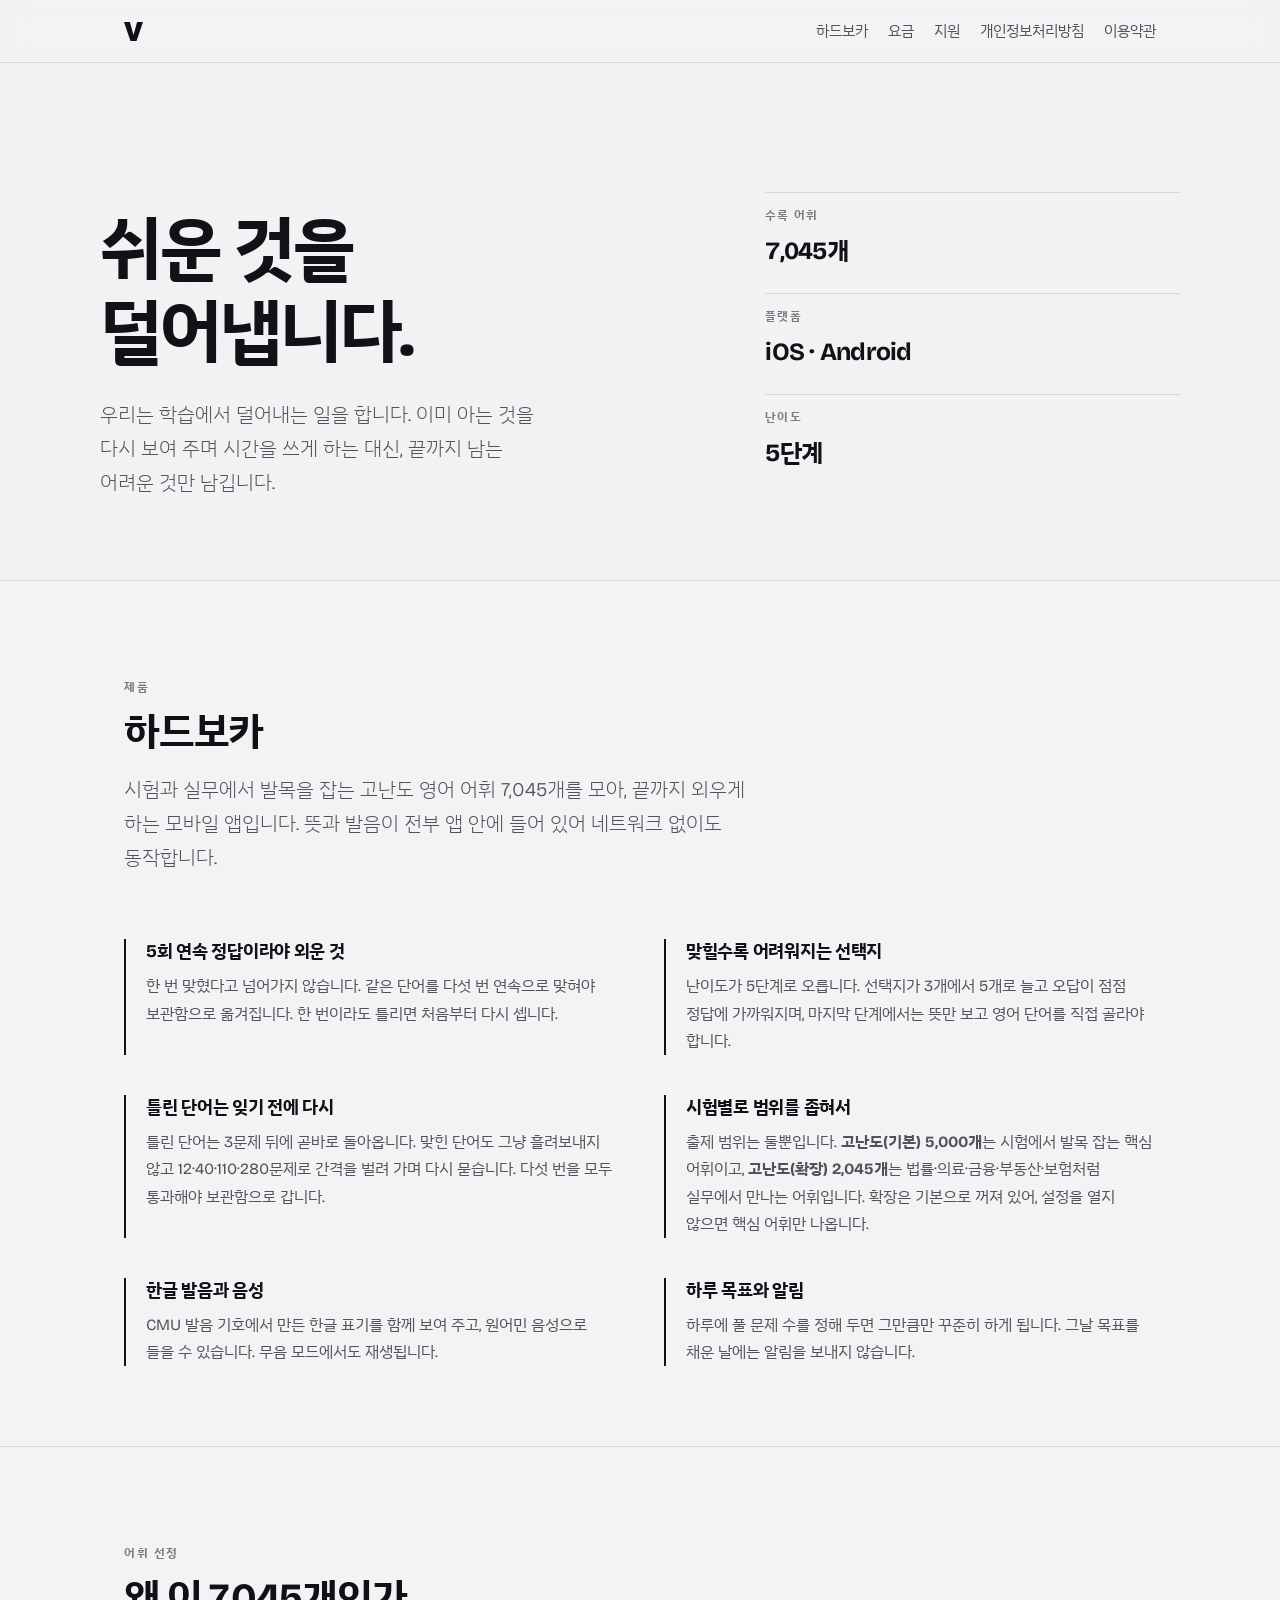
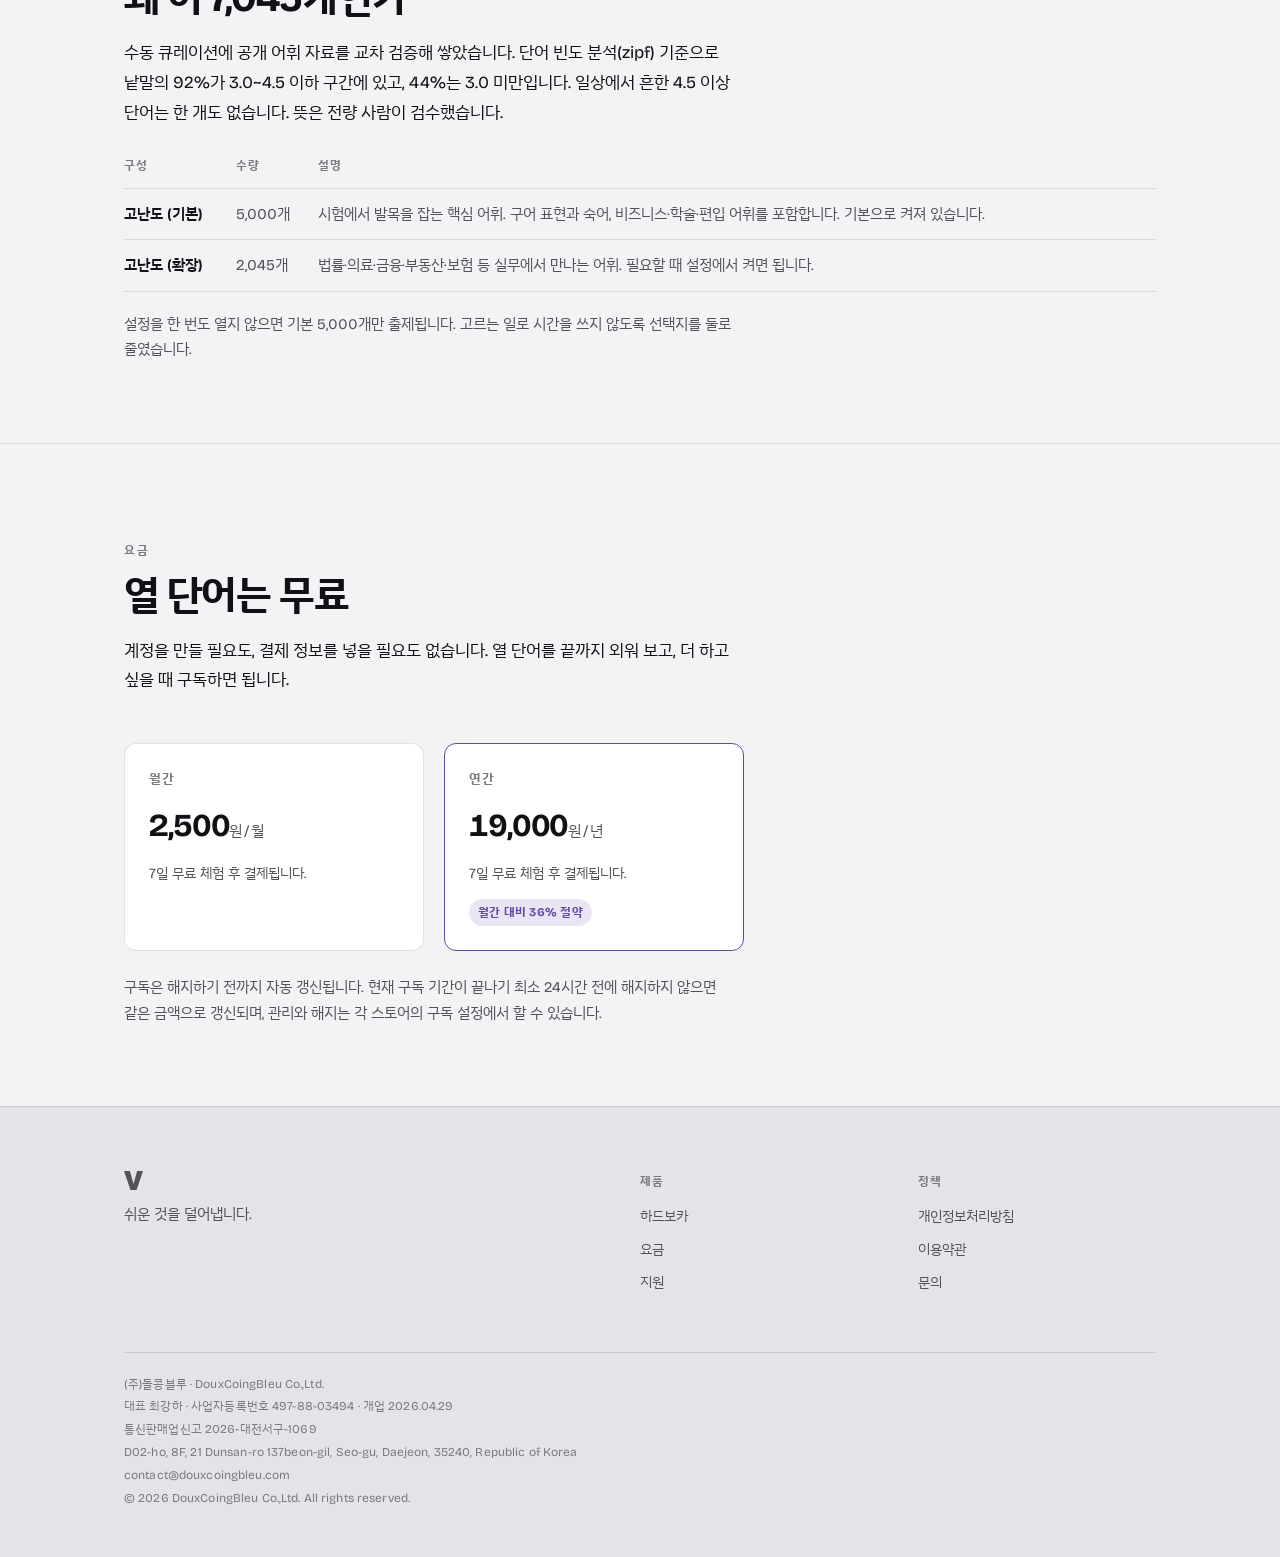
==== commit 8d8dbea9: "site: 내용 갱신" ====
--- a/index.html
+++ b/index.html
@@ -108,8 +108,8 @@
   <div class="wrap">
     <div class="section-head">
       <p class="eyebrow">요금</p>
-      <h2>하루 20문제는 무료</h2>
-      <p>계정을 만들 필요도, 결제 정보를 넣을 필요도 없습니다. 매일 20문제가 열리고, 더 풀고 싶을 때 구독하면 됩니다.</p>
+      <h2>열 단어는 무료</h2>
+      <p>계정을 만들 필요도, 결제 정보를 넣을 필요도 없습니다. 열 단어를 끝까지 외워 보고, 더 하고 싶을 때 구독하면 됩니다.</p>
     </div>
 
     <div class="plans">
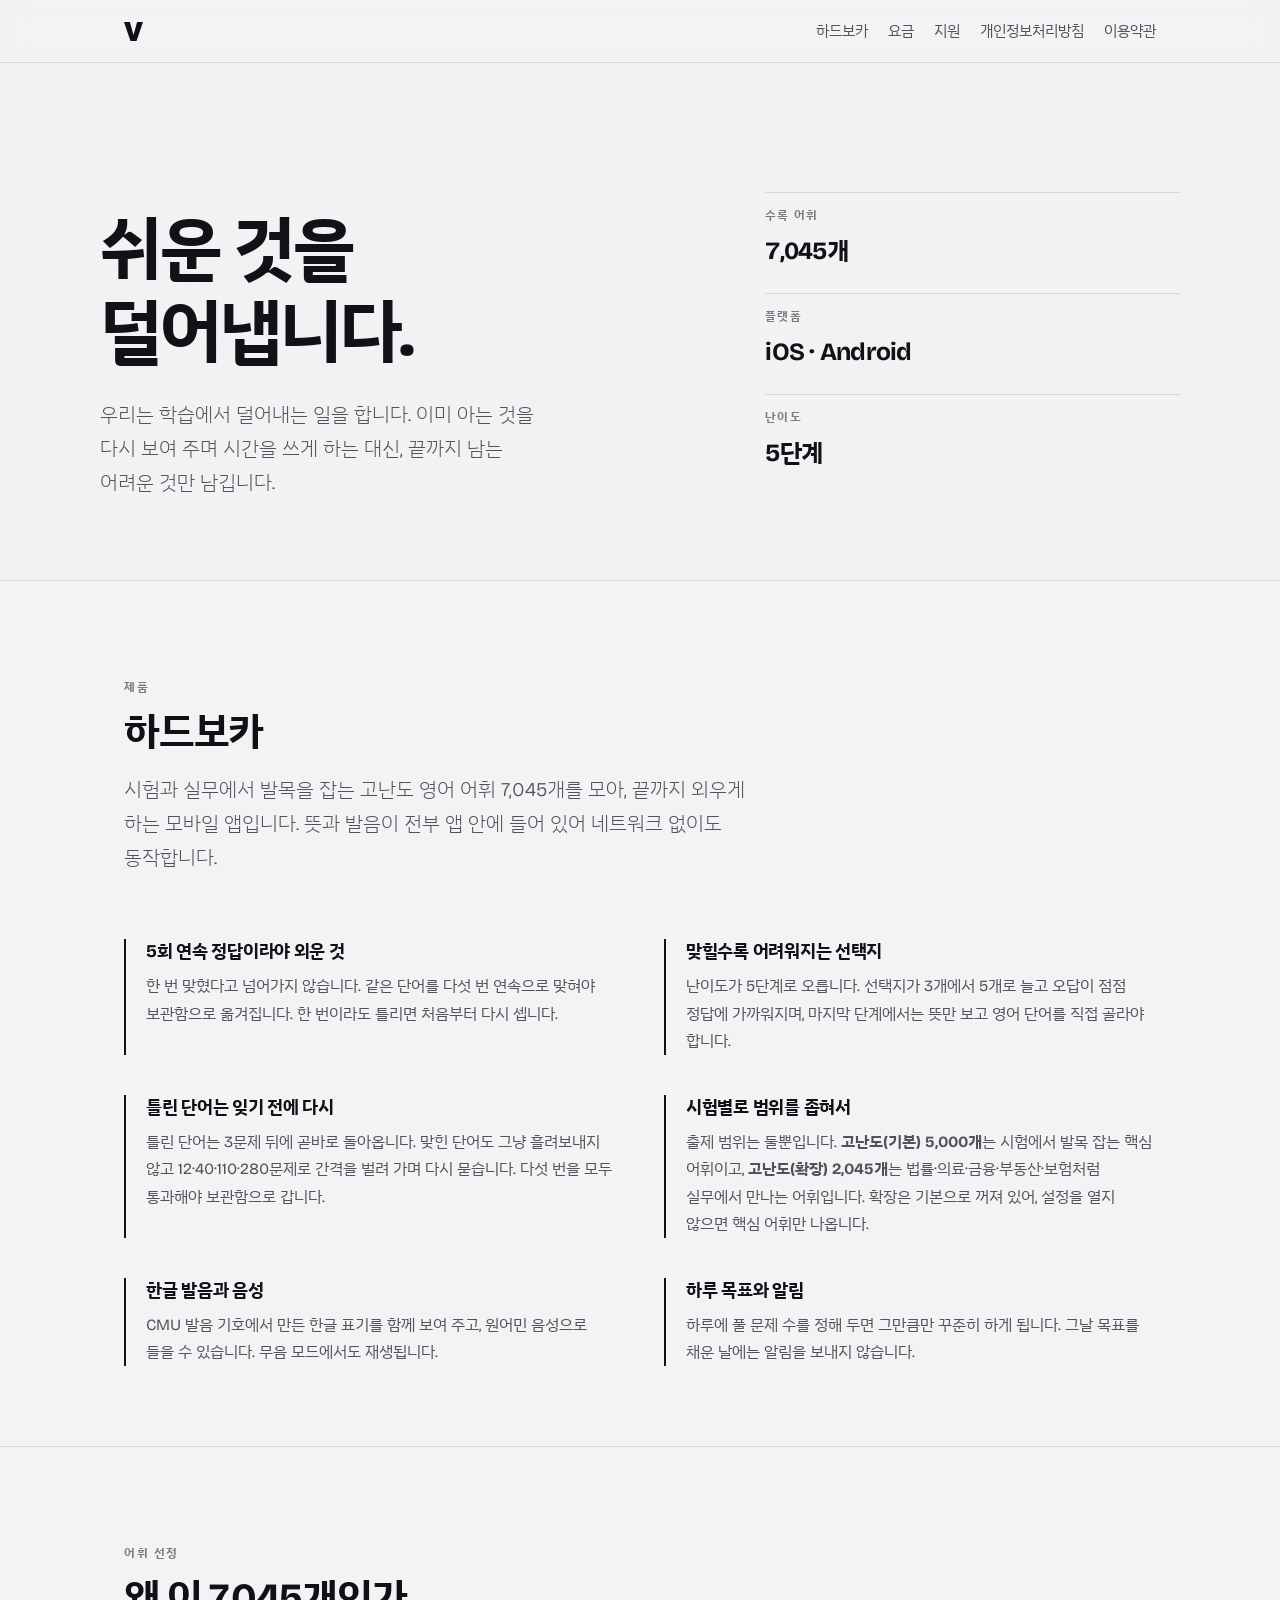
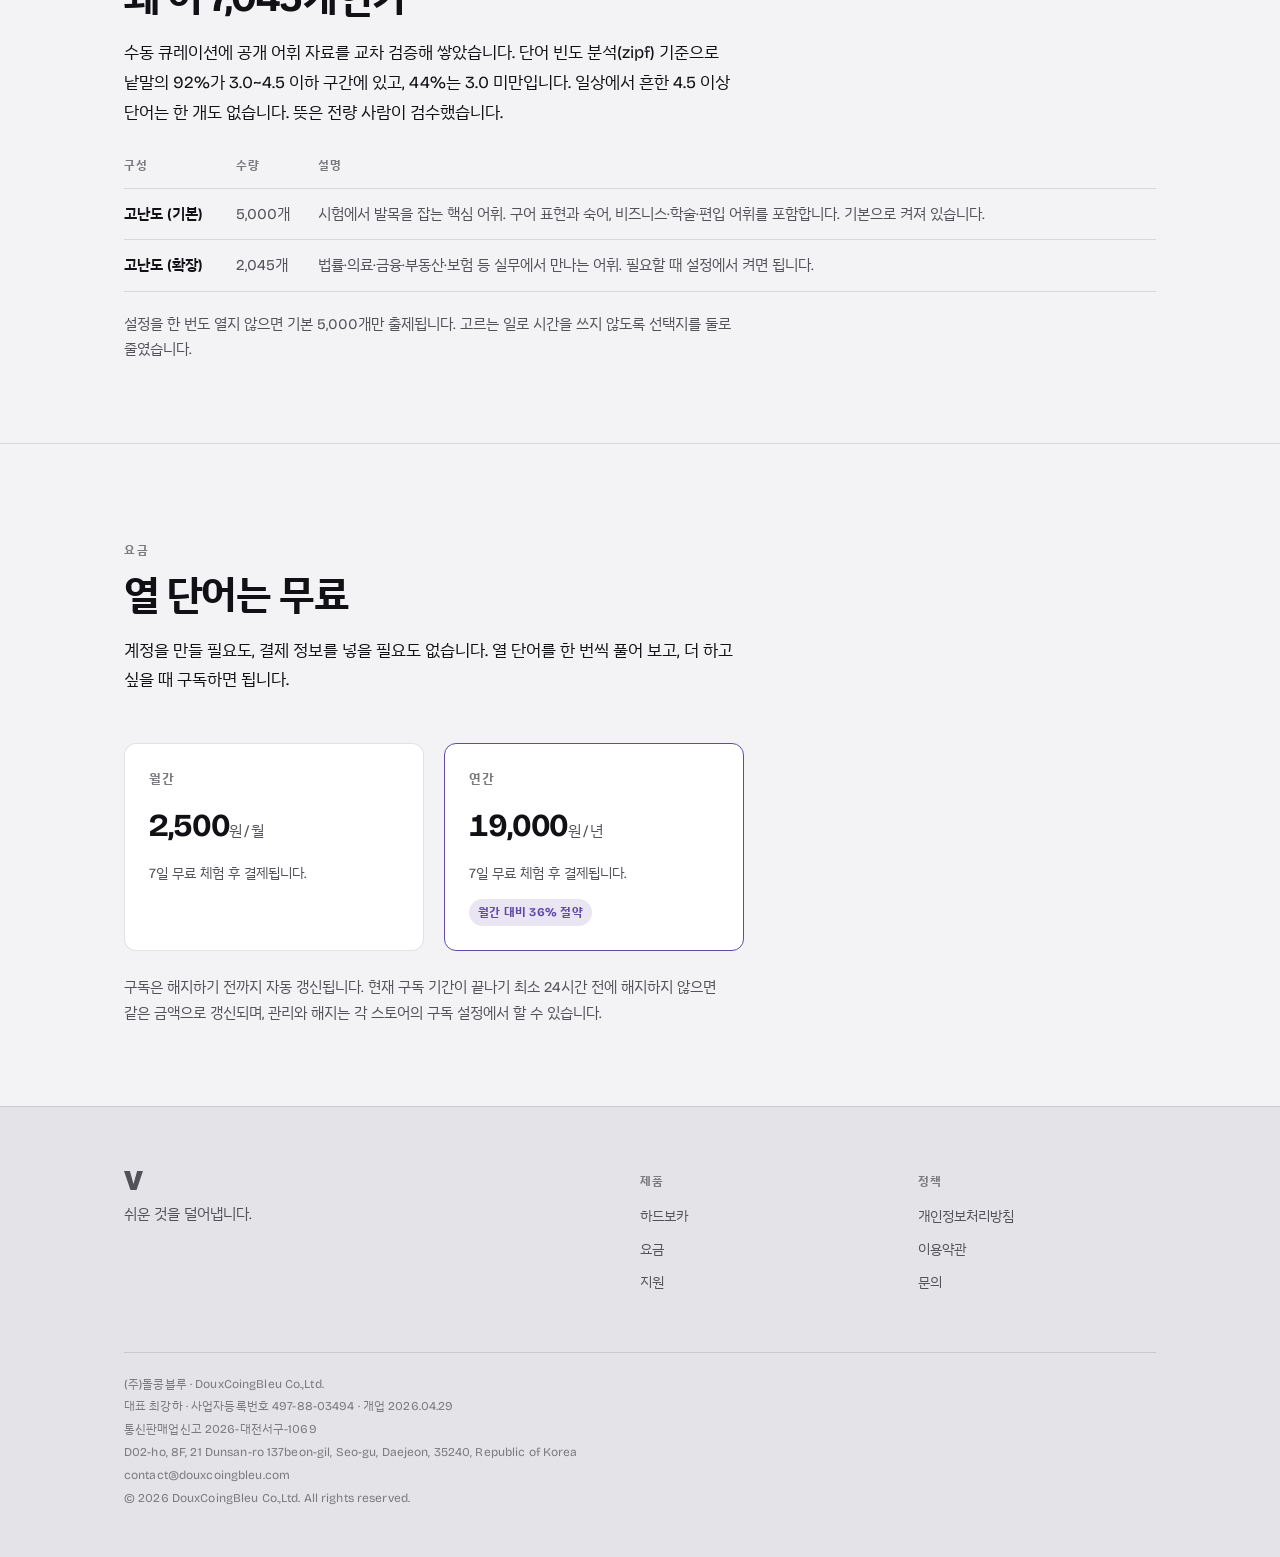
==== commit d13c615a: "site: 체험 안내를 '열 단어 한 번씩'으로" ====
--- a/index.html
+++ b/index.html
@@ -109,7 +109,7 @@
     <div class="section-head">
       <p class="eyebrow">요금</p>
       <h2>열 단어는 무료</h2>
-      <p>계정을 만들 필요도, 결제 정보를 넣을 필요도 없습니다. 열 단어를 끝까지 외워 보고, 더 하고 싶을 때 구독하면 됩니다.</p>
+      <p>계정을 만들 필요도, 결제 정보를 넣을 필요도 없습니다. 열 단어를 한 번씩 풀어 보고, 더 하고 싶을 때 구독하면 됩니다.</p>
     </div>
 
     <div class="plans">
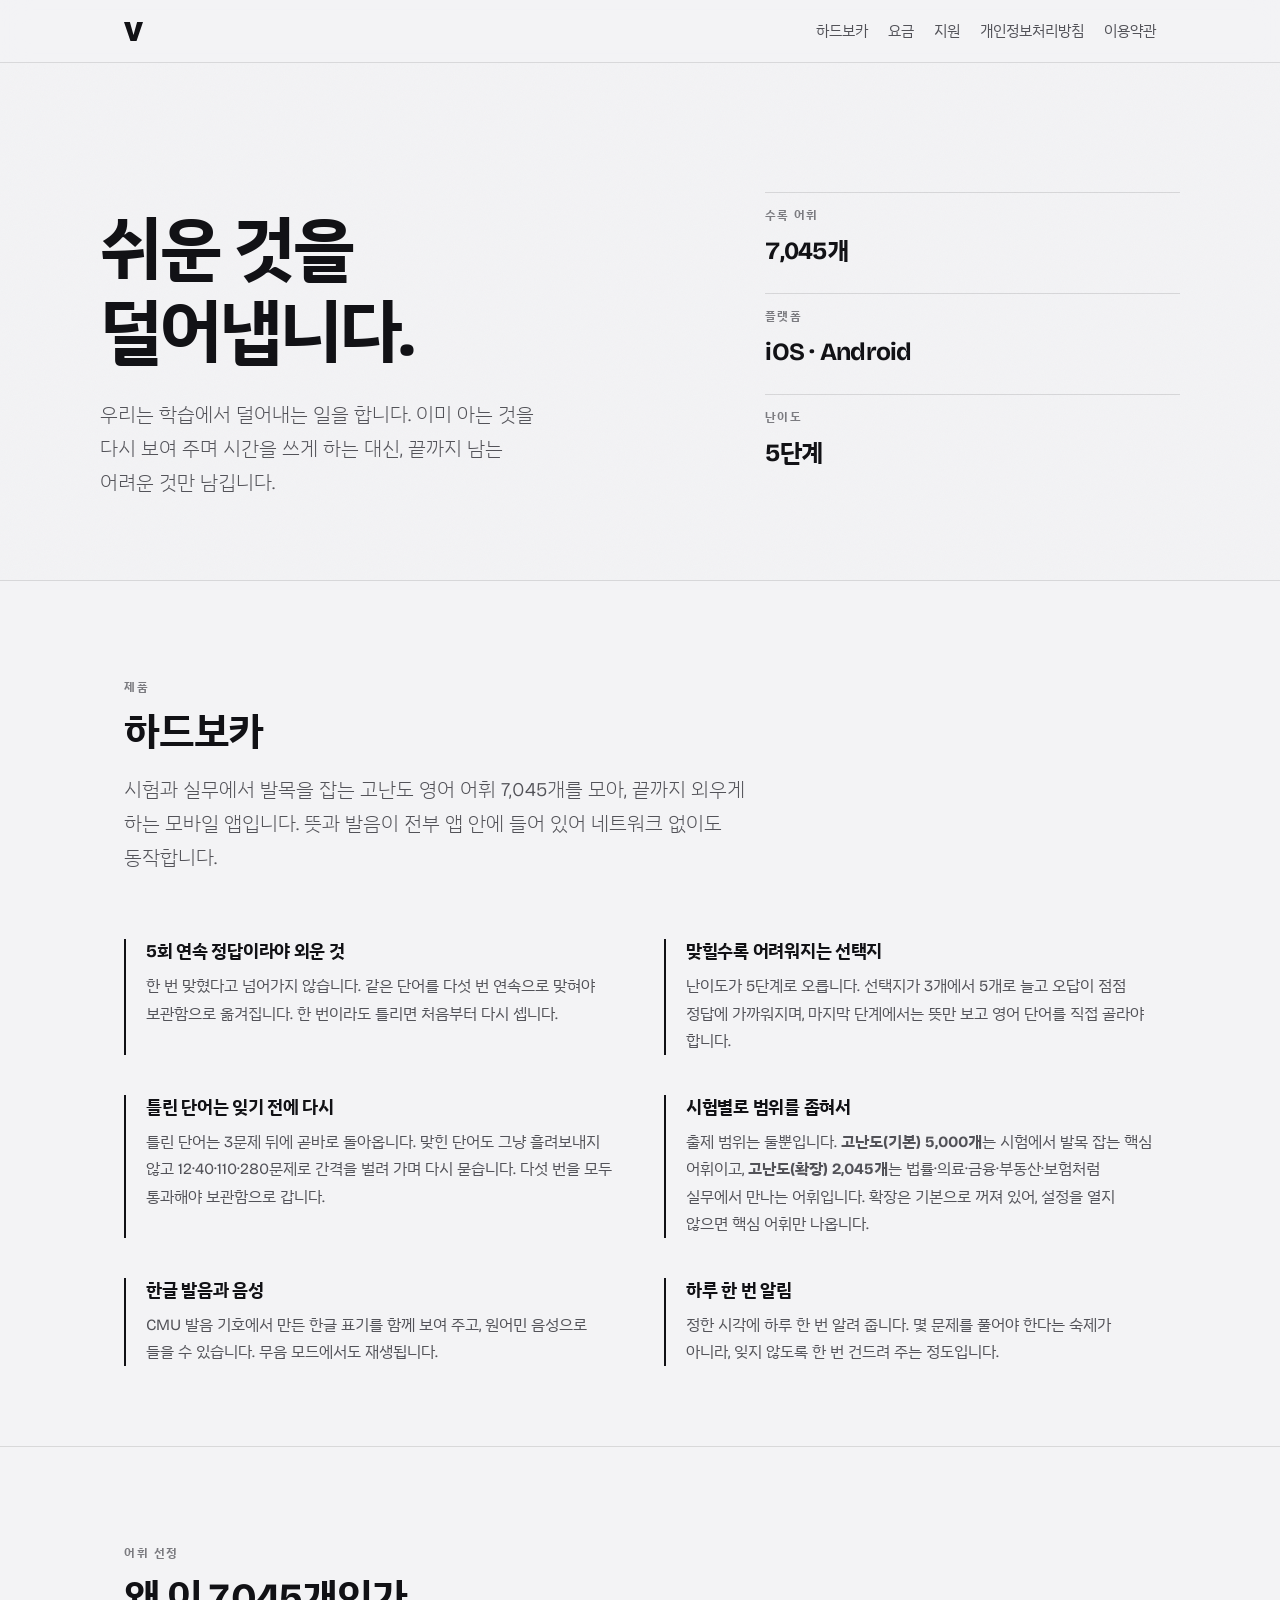
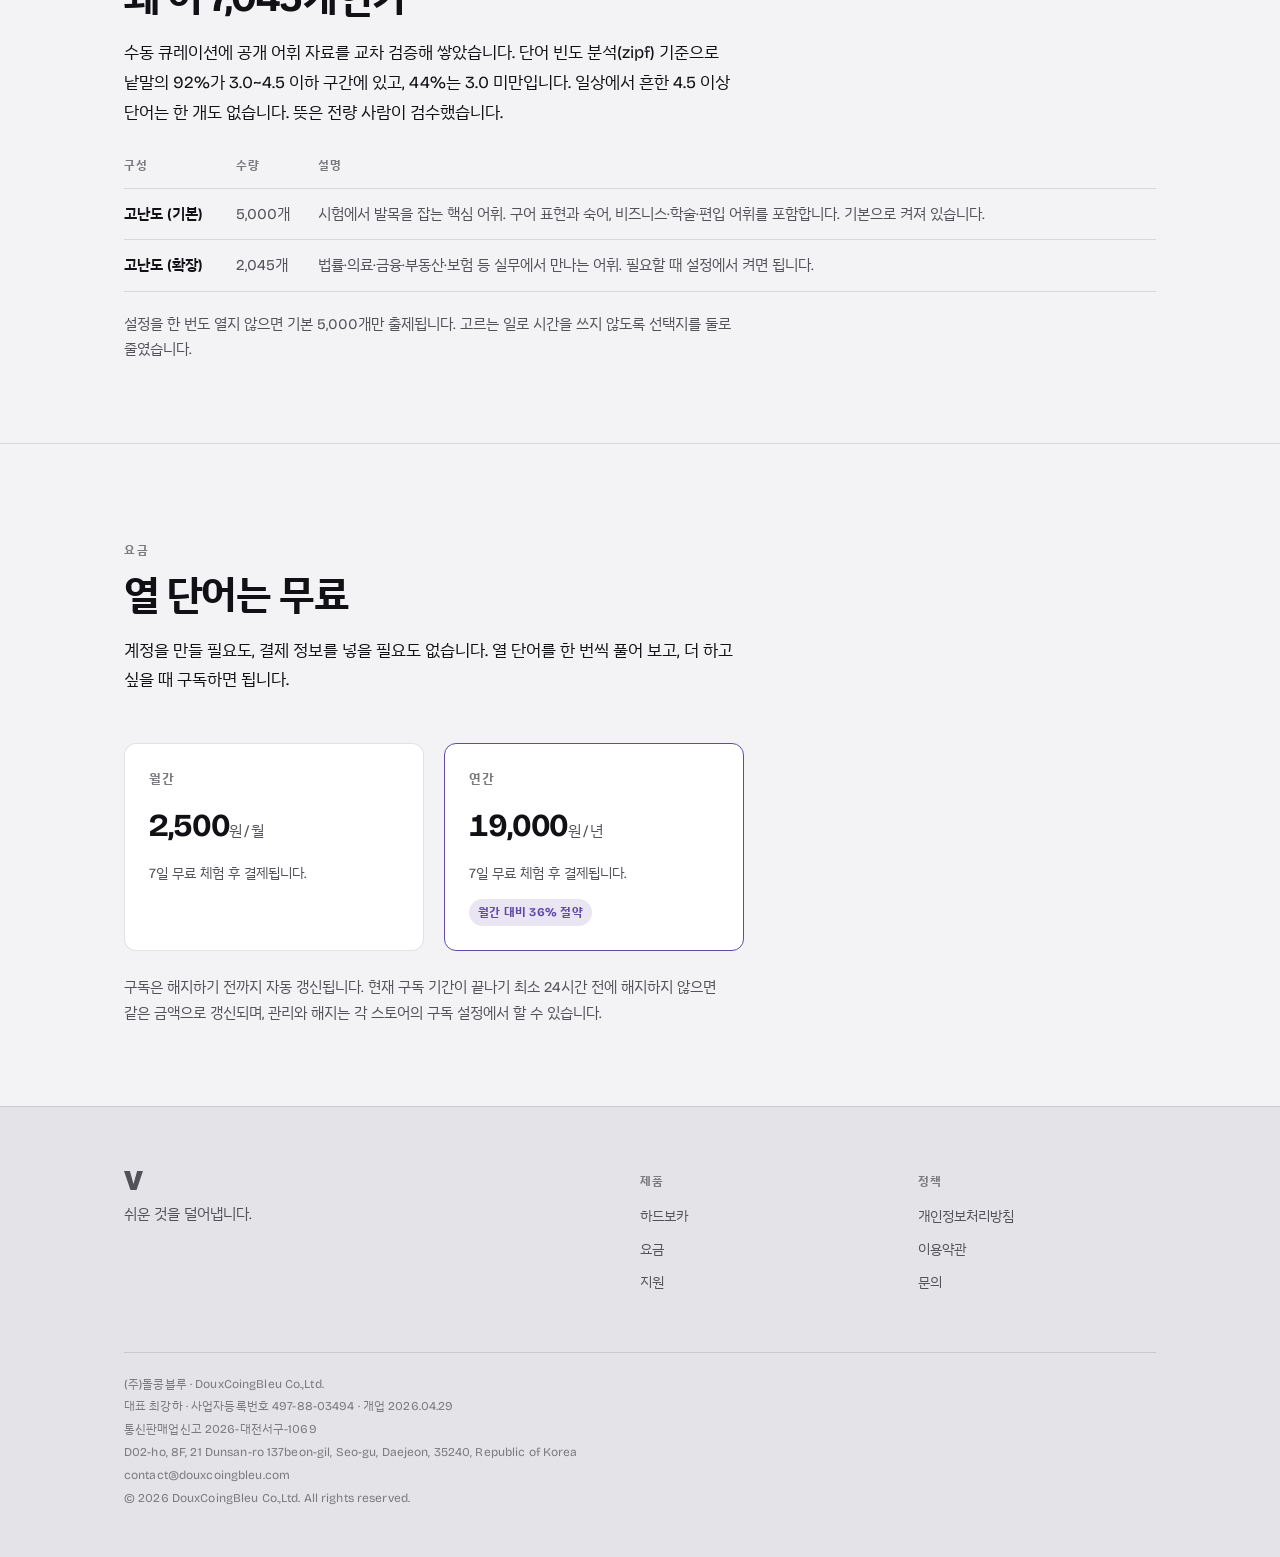
==== commit 2816076c: "site: 내용 갱신" ====
--- a/index.html
+++ b/index.html
@@ -77,8 +77,8 @@
         <p>CMU 발음 기호에서 만든 한글 표기를 함께 보여 주고, 원어민 음성으로 들을 수 있습니다. 무음 모드에서도 재생됩니다.</p>
       </div>
       <div class="feature">
-        <h3>하루 목표와 알림</h3>
-        <p>하루에 풀 문제 수를 정해 두면 그만큼만 꾸준히 하게 됩니다. 그날 목표를 채운 날에는 알림을 보내지 않습니다.</p>
+        <h3>하루 한 번 알림</h3>
+        <p>정한 시각에 하루 한 번 알려 줍니다. 몇 문제를 풀어야 한다는 숙제가 아니라, 잊지 않도록 한 번 건드려 주는 정도입니다.</p>
       </div>
     </div>
   </div>
